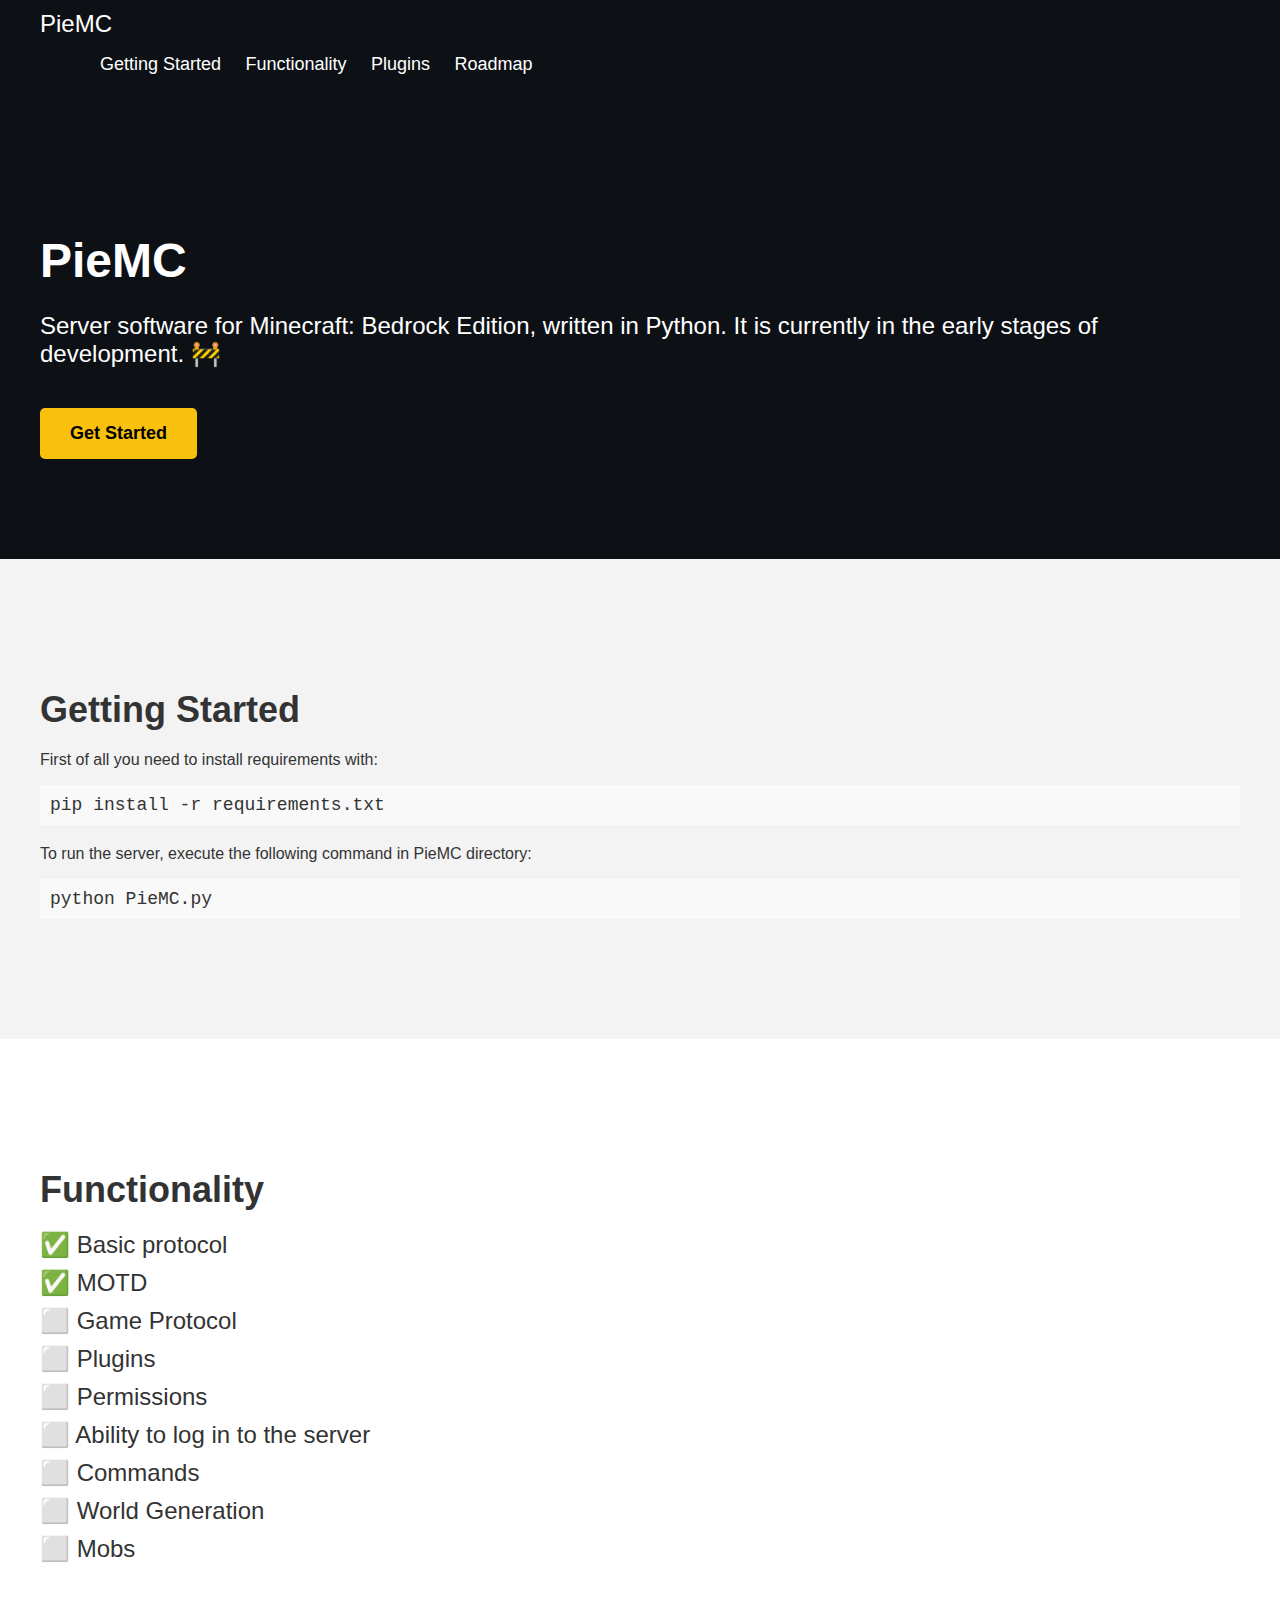
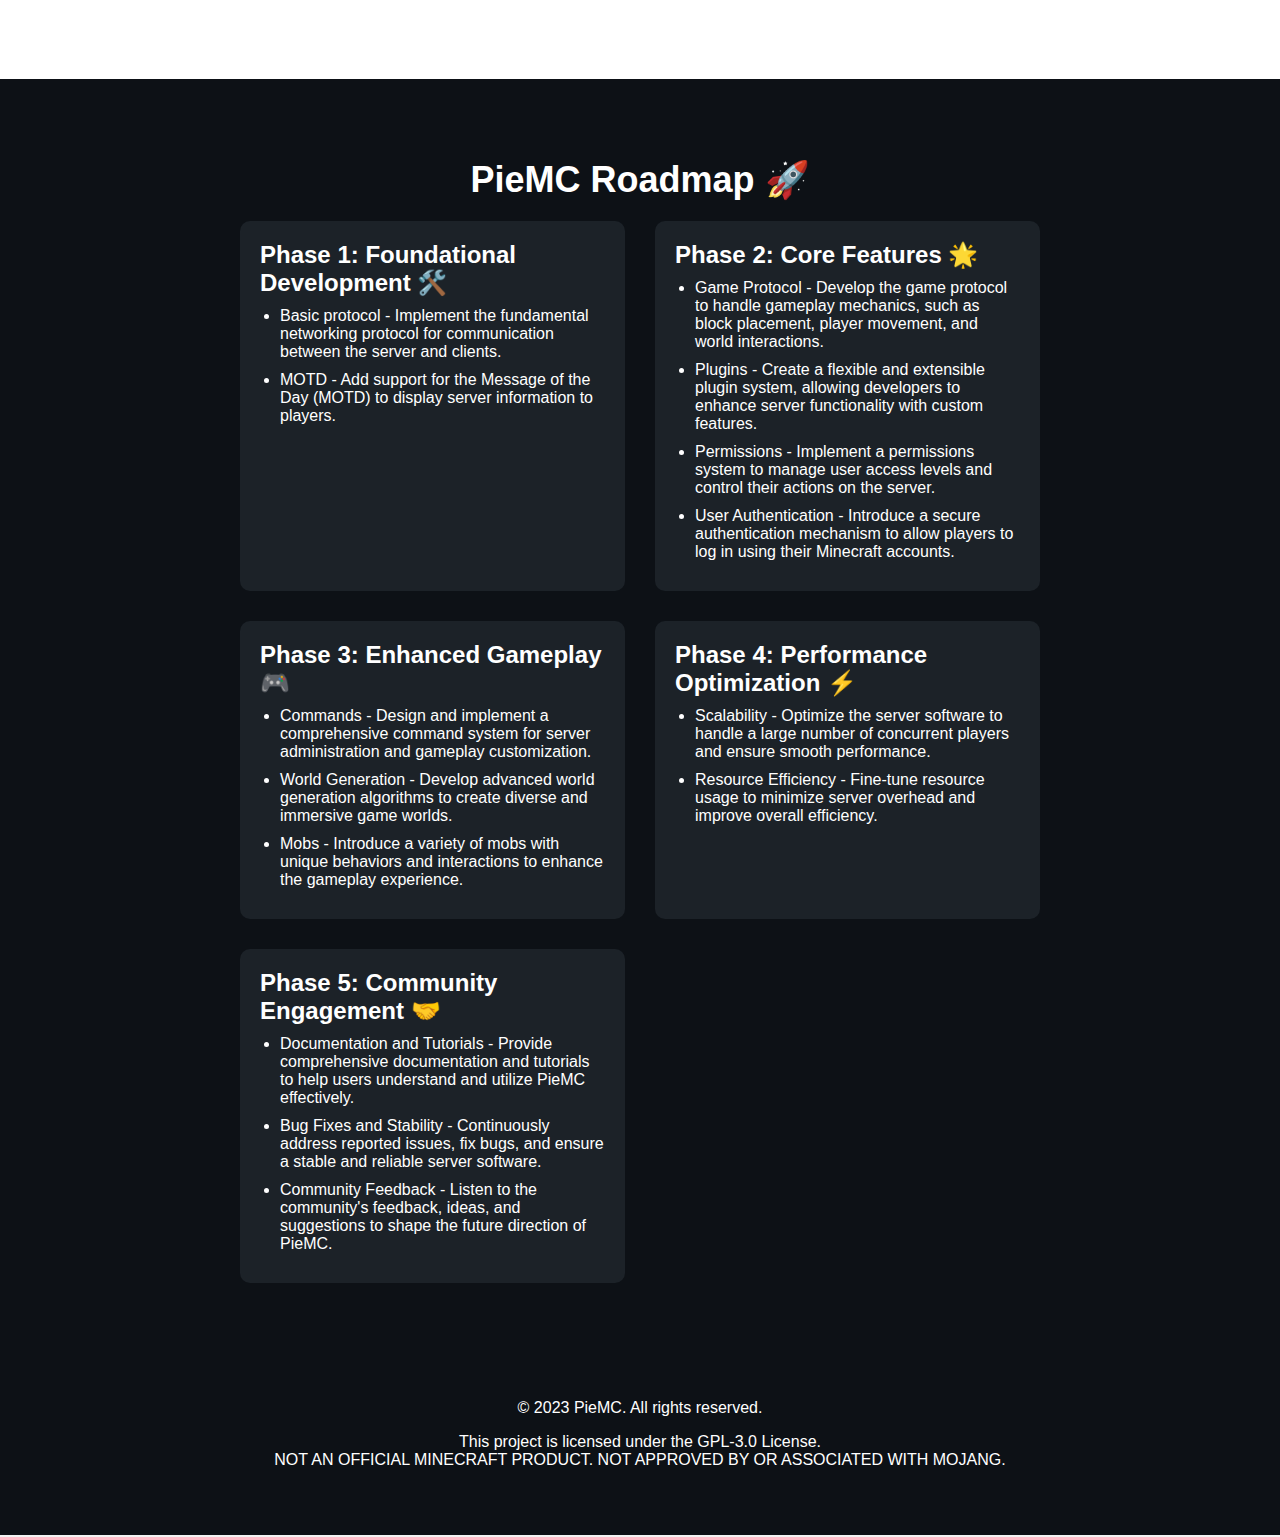
==== index.html @ b529bed3 "Landing Page" ====
<!DOCTYPE html>
<html lang="en">

<head>
  <meta charset="UTF-8">
  <meta name="viewport" content="width=device-width, initial-scale=1.0">
  <title>PieMC</title>
  <link rel="stylesheet" href="styles.css">
</head>

<body>
  <header>
    <nav>
      <div class="container">
        <a href="#home" class="logo">PieMC</a>
        <ul class="menu">
          <li><a href="#getting-started">Getting Started</a></li>
          <li><a href="#functionality">Functionality</a></li>
          <li><a href="/plugins.html">Plugins</a></li>
          <li><a href="#roadmap">Roadmap</a></li>
        </ul>
      </div>
    </nav>
  </header>

  <section id="home">
    <div class="container">
      <h1>PieMC</h1>
      <p>Server software for Minecraft: Bedrock Edition, written in Python. It is currently in the early stages of development. 🚧</p>
      <a href="#getting-started" class="cta-button">Get Started</a>
    </div>
  </section>

  <section id="getting-started">
    <div class="container">
      <h2>Getting Started</h2>
      <p>First of all you need to install requirements with:</p>
      <code>pip install -r requirements.txt</code>
      <p>To run the server, execute the following command in PieMC directory:</p>
      <code>python PieMC.py</code>
    </div>
  </section>

  <section id="functionality">
    <div class="container">
      <h2>Functionality</h2>
      <ul>
        <li>✅ Basic protocol</li>
        <li>✅ MOTD</li>
        <li>⬜ Game Protocol</li>
        <li>⬜ Plugins</li>
        <li>⬜ Permissions</li>
        <li>⬜ Ability to log in to the server</li>
        <li>⬜ Commands</li>
        <li>⬜ World Generation</li>
        <li>⬜ Mobs</li>
      </ul>
    </div>
  </section>

  <section id="roadmap">
    <div class="container">
      <h2>PieMC Roadmap 🚀</h2>
      <div class="roadmap">
        <div class="phase">
          <h3>Phase 1: Foundational Development 🛠️</h3>
          <ul>
            <li>Basic protocol - Implement the fundamental networking protocol for communication between the server and clients.</li>
            <li>MOTD - Add support for the Message of the Day (MOTD) to display server information to players.</li>
          </ul>
        </div>
        <div class="phase">
          <h3>Phase 2: Core Features 🌟</h3>
          <ul>
            <li>Game Protocol - Develop the game protocol to handle gameplay mechanics, such as block placement, player movement, and world interactions.</li>
            <li>Plugins - Create a flexible and extensible plugin system, allowing developers to enhance server functionality with custom features.</li>
            <li>Permissions - Implement a permissions system to manage user access levels and control their actions on the server.</li>
            <li>User Authentication - Introduce a secure authentication mechanism to allow players to log in using their Minecraft accounts.</li>
          </ul>
        </div>
        <div class="phase">
          <h3>Phase 3: Enhanced Gameplay 🎮</h3>
          <ul>
            <li>Commands - Design and implement a comprehensive command system for server administration and gameplay customization.</li>
            <li>World Generation - Develop advanced world generation algorithms to create diverse and immersive game worlds.</li>
            <li>Mobs - Introduce a variety of mobs with unique behaviors and interactions to enhance the gameplay experience.</li>
          </ul>
        </div>
        <div class="phase">
          <h3>Phase 4: Performance Optimization ⚡</h3>
          <ul>
            <li>Scalability - Optimize the server software to handle a large number of concurrent players and ensure smooth performance.</li>
            <li>Resource Efficiency - Fine-tune resource usage to minimize server overhead and improve overall efficiency.</li>
          </ul>
        </div>
        <div class="phase">
          <h3>Phase 5: Community Engagement 🤝</h3>
          <ul>
            <li>Documentation and Tutorials - Provide comprehensive documentation and tutorials to help users understand and utilize PieMC effectively.</li>
            <li>Bug Fixes and Stability - Continuously address reported issues, fix bugs, and ensure a stable and reliable server software.</li>
            <li>Community Feedback - Listen to the community's feedback, ideas, and suggestions to shape the future direction of PieMC.</li>
          </ul>
        </div>
      </div>
    </div>
  </section>

  <footer>
    <div class="container">
      <p>&copy; 2023 PieMC. All rights reserved.</p>
      <p>This project is licensed under the <a href="https://github.com/PieMC-Dev/PieMC/blob/socket/LICENSE">GPL-3.0 License</a>.<br>NOT AN OFFICIAL MINECRAFT PRODUCT. NOT APPROVED BY OR ASSOCIATED WITH MOJANG.</p>
    </div>
  </footer>

  <script src="script.js"></script>
</body>

</html>
---- styles.css ----
/* Global Styles */
body {
  margin: 0;
  padding: 0;
  font-family: Arial, sans-serif;
  background-color: #f3f3f3;
  color: #333;
}

.container {
  max-width: 1200px;
  margin: 0 auto;
  padding: 0 20px;
}

/* Header Styles */
header {
  background-color: #0d1116;
  padding: 10px 0;
}

.logo {
  color: #fff;
  font-size: 24px;
  text-decoration: none;
}

.menu li {
  display: inline-block;
  margin-left: 20px;
}

.menu li a {
  color: #fff;
  font-size: 18px;
  text-decoration: none;
}

.menu li a:hover {
  color: #f9c00c;
}

/* Home Section Styles */
#home {
  background-color: #0d1116;
  color: #fff;
  padding: 100px 0;
}

#home h1 {
  font-size: 48px;
  margin-bottom: 20px;
}

#home p {
  font-size: 24px;
  margin-bottom: 40px;
}

.cta-button {
  display: inline-block;
  background-color: #f9c00c;
  color: #000;
  font-size: 18px;
  font-weight: bold;
  text-decoration: none;
  padding: 15px 30px;
  border-radius: 5px;
}

.cta-button:hover {
  background-color: #e0ae0f;
}

/* Getting Started Section Styles */
#getting-started {
  background-color: #f3f3f3;
  padding: 100px 0;
}

#getting-started h2 {
  font-size: 36px;
  margin-bottom: 20px;
}

code {
  display: block;
  background-color: #f9f9f9;
  padding: 10px;
  margin-bottom: 20px;
  font-family: Consolas, monospace;
  font-size: 18px;
}

/* Functionality Section Styles */
#functionality {
  background-color: #fff;
  padding: 100px 0;
}

#functionality h2 {
  font-size: 36px;
  margin-bottom: 20px;
}

#functionality ul {
  list-style-type: none;
  margin-left: 0;
  padding-left: 0;
}

#functionality li {
  font-size: 24px;
  margin-bottom: 10px;
}

/* Roadmap Section Styles */
#roadmap {
  background-color: #0d1116;
  padding: 50px 0;
  color: #fff;
}

#roadmap .container {
  max-width: 800px;
  margin: 0 auto;
}

#roadmap h2 {
  text-align: center;
  font-size: 36px;
  margin-bottom: 20px;
}

.roadmap {
  display: grid;
  grid-template-columns: repeat(auto-fit, minmax(280px, 1fr));
  grid-gap: 30px;
}

.phase {
  background-color: #1c2228;
  border-radius: 10px;
  padding: 20px;
}

.phase h3 {
  font-size: 24px;
  margin-top: 0;
  margin-bottom: 10px;
}

.phase ul {
  margin: 0;
  padding-left: 20px;
}

.phase li {
  margin-bottom: 10px;
}

/* Footer Styles */
footer {
  background-color: #0d1116;
  padding: 50px 0;
  color: #fff;
  font-size: 16px;
  text-align: center;
}

footer a {
  color: #fff;
  text-decoration: none;
}

footer a:hover {
  text-decoration: underline;
}
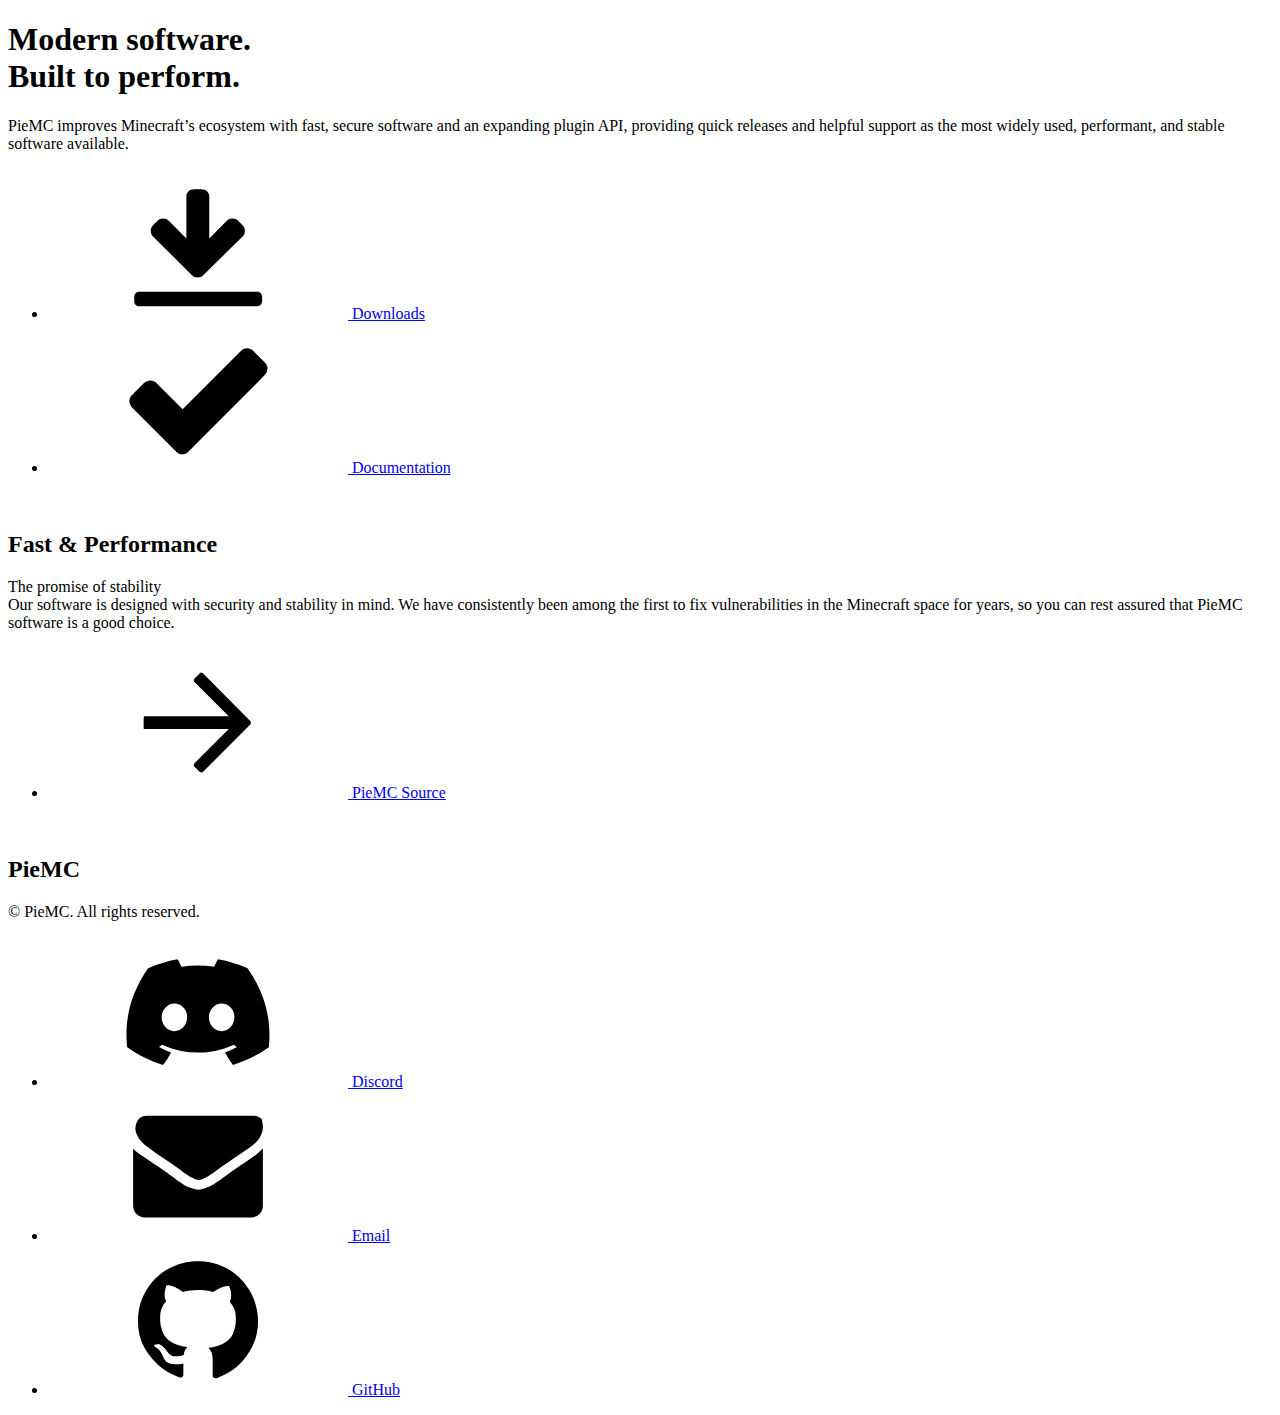
==== commit 838eab25: "github doesnt support static webs? WTFF?" ====
--- a/index.html
+++ b/index.html
@@ -1,118 +1,169 @@
-<!DOCTYPE html>
-<html lang="en">
-
-<head>
-  <meta charset="UTF-8">
-  <meta name="viewport" content="width=device-width, initial-scale=1.0">
-  <title>PieMC</title>
-  <link rel="stylesheet" href="styles.css">
-</head>
-
-<body>
-  <header>
-    <nav>
-      <div class="container">
-        <a href="#home" class="logo">PieMC</a>
-        <ul class="menu">
-          <li><a href="#getting-started">Getting Started</a></li>
-          <li><a href="#functionality">Functionality</a></li>
-          <li><a href="/plugins.html">Plugins</a></li>
-          <li><a href="#roadmap">Roadmap</a></li>
-        </ul>
-      </div>
-    </nav>
-  </header>
-
-  <section id="home">
-    <div class="container">
-      <h1>PieMC</h1>
-      <p>Server software for Minecraft: Bedrock Edition, written in Python. It is currently in the early stages of development. 🚧</p>
-      <a href="#getting-started" class="cta-button">Get Started</a>
-    </div>
-  </section>
-
-  <section id="getting-started">
-    <div class="container">
-      <h2>Getting Started</h2>
-      <p>First of all you need to install requirements with:</p>
-      <code>pip install -r requirements.txt</code>
-      <p>To run the server, execute the following command in PieMC directory:</p>
-      <code>python PieMC.py</code>
-    </div>
-  </section>
-
-  <section id="functionality">
-    <div class="container">
-      <h2>Functionality</h2>
-      <ul>
-        <li>✅ Basic protocol</li>
-        <li>✅ MOTD</li>
-        <li>⬜ Game Protocol</li>
-        <li>⬜ Plugins</li>
-        <li>⬜ Permissions</li>
-        <li>⬜ Ability to log in to the server</li>
-        <li>⬜ Commands</li>
-        <li>⬜ World Generation</li>
-        <li>⬜ Mobs</li>
-      </ul>
-    </div>
-  </section>
-
-  <section id="roadmap">
-    <div class="container">
-      <h2>PieMC Roadmap 🚀</h2>
-      <div class="roadmap">
-        <div class="phase">
-          <h3>Phase 1: Foundational Development 🛠️</h3>
-          <ul>
-            <li>Basic protocol - Implement the fundamental networking protocol for communication between the server and clients.</li>
-            <li>MOTD - Add support for the Message of the Day (MOTD) to display server information to players.</li>
-          </ul>
-        </div>
-        <div class="phase">
-          <h3>Phase 2: Core Features 🌟</h3>
-          <ul>
-            <li>Game Protocol - Develop the game protocol to handle gameplay mechanics, such as block placement, player movement, and world interactions.</li>
-            <li>Plugins - Create a flexible and extensible plugin system, allowing developers to enhance server functionality with custom features.</li>
-            <li>Permissions - Implement a permissions system to manage user access levels and control their actions on the server.</li>
-            <li>User Authentication - Introduce a secure authentication mechanism to allow players to log in using their Minecraft accounts.</li>
-          </ul>
-        </div>
-        <div class="phase">
-          <h3>Phase 3: Enhanced Gameplay 🎮</h3>
-          <ul>
-            <li>Commands - Design and implement a comprehensive command system for server administration and gameplay customization.</li>
-            <li>World Generation - Develop advanced world generation algorithms to create diverse and immersive game worlds.</li>
-            <li>Mobs - Introduce a variety of mobs with unique behaviors and interactions to enhance the gameplay experience.</li>
-          </ul>
-        </div>
-        <div class="phase">
-          <h3>Phase 4: Performance Optimization ⚡</h3>
-          <ul>
-            <li>Scalability - Optimize the server software to handle a large number of concurrent players and ensure smooth performance.</li>
-            <li>Resource Efficiency - Fine-tune resource usage to minimize server overhead and improve overall efficiency.</li>
-          </ul>
-        </div>
-        <div class="phase">
-          <h3>Phase 5: Community Engagement 🤝</h3>
-          <ul>
-            <li>Documentation and Tutorials - Provide comprehensive documentation and tutorials to help users understand and utilize PieMC effectively.</li>
-            <li>Bug Fixes and Stability - Continuously address reported issues, fix bugs, and ensure a stable and reliable server software.</li>
-            <li>Community Feedback - Listen to the community's feedback, ideas, and suggestions to shape the future direction of PieMC.</li>
-          </ul>
-        </div>
-      </div>
-    </div>
-  </section>
-
-  <footer>
-    <div class="container">
-      <p>&copy; 2023 PieMC. All rights reserved.</p>
-      <p>This project is licensed under the <a href="https://github.com/PieMC-Dev/PieMC/blob/socket/LICENSE">GPL-3.0 License</a>.<br>NOT AN OFFICIAL MINECRAFT PRODUCT. NOT APPROVED BY OR ASSOCIATED WITH MOJANG.</p>
-    </div>
-  </footer>
-
-  <script src="script.js"></script>
-</body>
-
-</html>
+<!DOCTYPE HTML>
+<html lang="en">
+<head>
+    <title>PieMC</title>
+    <meta charset="utf-8" />
+    <meta name="viewport" content="width=device-width,initial-scale=1" />
+    <meta name="color-scheme" content="light only" />
+    <meta name="description" content="PieMC" />
+    <meta property="og:site_name" content="argdjthd" />
+    <meta property="og:title" content="argdjthd" />
+    <meta property="og:type" content="website" />
+    <meta property="og:description" content="PieMC" />
+    <meta property="og:image" content="assets/images/image04" />
+    <meta property="og:image:type" content="image/jpeg" />
+    <meta property="og:image:width" content="1280" />
+    <meta property="og:image:height" content="800" />
+    <meta property="og:url" content="https://piemc.org" />
+    <meta property="twitter:card" content="summary_large_image" />
+    <link rel="canonical" href="https://piemc.org" />
+    <link
+        href="https://fonts.googleapis.com/css2?display=swap&family=Archivo:ital,wght@0,100;0,400;1,100;1,400&family=Inter:ital,wght@0,300;0,400;0,500;0,700;1,300;1,400;1,500;1,700"
+        rel="stylesheet" type="text/css" />
+    <link rel="stylesheet" type="text/css" href="css/style.css">
+    <noscript>
+        <link rel="stylesheet" type="text/css" href="css/noscript.css">
+    </noscript>
+</head>
+<body class="is-loading">
+    <svg xmlns="http://www.w3.org/2000/svg" version="1.1" xmlns:xlink="http://www.w3.org/1999/xlink" viewBox="0 0 40 40"
+        display="none" width="0" height="0">
+        <symbol id="icon-80ea30b5b2fef8b399f9b3c4a14e6bee" viewBox="0 0 40 40">
+            <path
+                d="M35.7,36.6H4.3C3.6,36.6,3,36,3,35.3V34c0-0.7,0.6-1.3,1.3-1.3h31.5c0.7,0,1.3,0.6,1.3,1.3v1.3C37,36.1,36.4,36.6,35.7,36.6 z M21.4,28.3c-0.4,0.4-0.9,0.6-1.5,0.6s-1.1-0.2-1.5-0.6L8,18c-0.4-0.4-0.6-0.9-0.6-1.5S7.6,15.4,8,15l1.2-1.2 c0.4-0.4,0.9-0.6,1.5-0.6s1.1,0.2,1.5,0.6l4.7,4.7V7.3c0-0.6,0.2-1,0.6-1.4c0.4-0.3,0.8-0.5,1.4-0.5h2c0.6,0,1.1,0.2,1.5,0.5 C22.8,6.3,23,6.8,23,7.3v11.2l4.7-4.7c0.4-0.4,0.9-0.6,1.5-0.6s1.1,0.2,1.5,0.6l1.2,1.2c0.4,0.4,0.6,0.9,0.6,1.5s-0.2,1.1-0.6,1.5 L21.4,28.3z" />
+        </symbol>
+        <symbol id="icon-be848c9691a8e3f7630e3908e426bf9f" viewBox="0 0 40 40">
+            <path
+                d="M37.9,10.6l-3.2-3.2c-0.4-0.4-1-0.7-1.6-0.7c-0.6,0-1.2,0.2-1.6,0.7L15.9,23l-7-7c-0.4-0.4-1-0.7-1.6-0.7S6.1,15.6,5.6,16 l-3.2,3.2c-0.4,0.4-0.7,1-0.7,1.6S2,22,2.4,22.5l8.6,8.6l3.2,3.2c0.4,0.4,1,0.7,1.6,0.7c0.6,0,1.2-0.2,1.6-0.7l3.2-3.2l17.2-17.2 c0.4-0.4,0.7-1,0.7-1.6C38.6,11.6,38.4,11.1,37.9,10.6z" />
+        </symbol>
+        <symbol id="icon-67ad41ecc66a1b1cd00d0d3b20c00017" viewBox="0 0 40 40">
+            <path
+                d="M34.1,19.9c0,0.3-0.1,0.3-0.1,0.4L21.3,33.1c-0.1,0.1-0.1,0.1-0.4,0.1c-0.3,0-0.3-0.1-0.4-0.1L19,31.6 c-0.1-0.1-0.1-0.1-0.1-0.4s0.1-0.3,0.1-0.4l9.2-9.2H5.8c-0.1,0-0.2,0-0.2,0c0,0,0,0,0,0c-0.1-0.1-0.1-0.2-0.1-0.4v-2.5 c0-0.2,0.1-0.4,0.1-0.5c0,0,0.1,0,0.2,0h22.4L19,9c-0.1-0.1-0.1-0.1-0.1-0.4c0-0.3,0.1-0.3,0.1-0.4l1.5-1.5c0.1-0.1,0.1-0.1,0.4-0.1 c0.3,0,0.3,0.1,0.4,0.1L34,19.5C34,19.6,34.1,19.6,34.1,19.9z" />
+        </symbol>
+        <symbol id="icon-3b7eeeccbb457780f277fce4669f67a0" viewBox="0 0 40 40">
+            <path
+                d="M33.2,8.3c-2.5-1.1-5.1-1.9-7.9-2.4c-0.3,0.6-0.7,1.4-1,2c-2.9-0.4-5.8-0.4-8.7,0c-0.3-0.6-0.7-1.4-1-2 c-2.8,0.5-5.4,1.3-7.9,2.4c-5,7.2-6.3,14.2-5.6,21.1c3.3,2.3,6.5,3.8,9.6,4.7c0.8-1,1.5-2.1,2.1-3.3c-1.1-0.4-2.2-0.9-3.2-1.5 c0.3-0.2,0.5-0.4,0.8-0.6c6.3,2.8,13,2.8,19.2,0c0.3,0.2,0.5,0.4,0.8,0.6c-1,0.6-2.1,1.1-3.2,1.5c0.6,1.1,1.3,2.2,2.1,3.3 c3.1-0.9,6.3-2.4,9.6-4.7C39.7,21.4,37.5,14.4,33.2,8.3z M13.7,25.1c-1.9,0-3.4-1.7-3.4-3.7s1.5-3.7,3.4-3.7c1.9,0,3.5,1.7,3.4,3.7 C17.1,23.4,15.6,25.1,13.7,25.1z M26.3,25.1c-1.9,0-3.4-1.7-3.4-3.7s1.5-3.7,3.4-3.7c1.9,0,3.5,1.7,3.4,3.7 C29.7,23.4,28.2,25.1,26.3,25.1z" />
+        </symbol>
+        <symbol id="icon-c3c8e1063e3b7f84f6b54712741de139" viewBox="0 0 40 40">
+            <path
+                d="M37.3,15.3v15.3c0,0.8-0.3,1.6-0.9,2.2c-0.6,0.6-1.4,0.9-2.2,0.9H5.8c-0.8,0-1.6-0.3-2.2-0.9s-0.9-1.4-0.9-2.2V15.3 c0.5,0.6,1.2,1.1,2,1.7c4.7,3.1,7.9,5.4,9.6,6.7c0.7,0.5,1.4,0.9,1.8,1.2c0.4,0.3,1,0.6,1.9,0.9c0.7,0.3,1.5,0.5,2.1,0.5l0,0 c0.6,0,1.4-0.2,2.1-0.5c0.7-0.3,1.4-0.6,1.9-0.9c0.4-0.3,1-0.7,1.8-1.2c2.2-1.6,5.4-3.8,9.6-6.7C36.1,16.5,36.7,15.9,37.3,15.3 L37.3,15.3z M37.3,9.6c0,1-0.3,2-0.9,2.9c-0.6,0.9-1.5,1.8-2.4,2.4c-4.9,3.3-7.9,5.4-9,6.2c-0.1,0.1-0.4,0.3-0.8,0.6 c-0.4,0.3-0.7,0.5-1,0.7c-0.3,0.2-0.6,0.4-1,0.6c-0.4,0.2-0.7,0.4-1.1,0.5c-0.4,0.1-0.6,0.2-0.9,0.2l0,0c-0.3,0-0.6-0.1-0.9-0.2 c-0.3-0.1-0.7-0.3-1.1-0.5c-0.4-0.2-0.7-0.4-1-0.6c-0.3-0.2-0.6-0.4-1-0.7c-0.4-0.3-0.7-0.5-0.8-0.6c-1.1-0.8-2.8-2-5.1-3.5 c-2.3-1.6-3.3-2.4-3.7-2.7c-0.8-0.5-1.6-1.2-2.3-2.2s-1-1.9-1-2.6c0-1,0.3-1.9,0.8-2.5c0.5-0.6,1.2-1,2.3-1h28.4 c0.8,0,1.6,0.3,2.2,0.9C37.1,8.1,37.3,8.8,37.3,9.6L37.3,9.6z" />
+        </symbol>
+        <symbol id="icon-8c4b37645de3c276d895d87df51ba614" viewBox="0 0 40 40">
+            <path
+                d="M36,20.3c0,3.5-1,6.6-3.1,9.4c-2,2.8-4.7,4.7-7.9,5.8c-0.4,0.1-0.6,0-0.8-0.1c-0.2-0.2-0.3-0.4-0.3-0.6v-4.4 c0-1.3-0.4-2.3-1.1-3c0.8-0.1,1.5-0.2,2.1-0.4c0.6-0.2,1.3-0.4,2-0.8c0.7-0.4,1.2-0.8,1.7-1.4c0.5-0.5,0.8-1.3,1.1-2.2 s0.4-2,0.4-3.1c0-1.7-0.5-3.1-1.6-4.3c0.5-1.3,0.5-2.7-0.2-4.2c-0.4-0.1-1,0-1.7,0.2c-0.7,0.3-1.4,0.6-1.9,0.9L24,12.5 c-1.3-0.4-2.6-0.5-4-0.5s-2.7,0.2-4,0.5c-0.2-0.2-0.5-0.3-0.9-0.6c-0.4-0.2-0.9-0.5-1.7-0.8c-0.8-0.3-1.4-0.4-1.8-0.3 c-0.6,1.6-0.7,3-0.1,4.2c-1.1,1.2-1.6,2.6-1.6,4.3c0,1.2,0.1,2.2,0.4,3.1s0.6,1.6,1.1,2.2s1,1,1.7,1.4c0.7,0.4,1.3,0.6,2,0.8 c0.6,0.2,1.3,0.3,2.1,0.4c-0.6,0.5-0.9,1.2-1,2.1c-0.3,0.1-0.6,0.2-0.9,0.3c-0.3,0.1-0.7,0.1-1.2,0.1c-0.5,0-0.9-0.1-1.4-0.4 c-0.5-0.3-0.8-0.7-1.2-1.3c-0.3-0.4-0.6-0.8-1-1.1c-0.4-0.3-0.8-0.4-1-0.5L9,26.5c-0.3,0-0.5,0-0.6,0.1c-0.1,0.1-0.1,0.1-0.1,0.2 c0,0.1,0.1,0.2,0.2,0.3c0.1,0.1,0.2,0.2,0.3,0.2l0.1,0.1c0.3,0.1,0.6,0.4,0.9,0.8s0.5,0.7,0.7,1.1l0.2,0.5c0.2,0.5,0.5,1,0.9,1.3 c0.4,0.3,0.9,0.5,1.4,0.6c0.5,0.1,1,0.1,1.4,0.1c0.5,0,0.9,0,1.2-0.1l0.5-0.1c0,0.5,0,1.1,0,1.9c0,0.7,0,1.1,0,1.1 c0,0.2-0.1,0.5-0.3,0.6c-0.2,0.2-0.5,0.2-0.8,0.1c-3.2-1.1-5.8-3-7.9-5.8S4,23.8,4,20.3c0-2.9,0.7-5.6,2.1-8S9.5,7.8,12,6.4 s5.1-2.1,8-2.1s5.6,0.7,8,2.1s4.4,3.4,5.8,5.8S36,17.4,36,20.3L36,20.3z" />
+        </symbol>
+    </svg>
+    <div id="wrapper">
+        <div id="main">
+            <div class="inner">
+                <div id="container05" class="style1 container columns">
+                    <div class="wrapper">
+                        <div class="inner" data-onvisible-trigger="1" data-reorder="1,0">
+                            <div>
+                                <h1 id="text05" class="style3">
+                                    <span class="p">
+                                        <strong>
+                                            Modern software.<br />Built to perform.
+                                        </strong>
+                                    </span>
+                                </h1>
+                                <p id="text10" class="style4">PieMC improves Minecraft’s ecosystem with fast, secure
+                                    software and an expanding plugin API, providing quick releases and helpful support
+                                    as the most widely used, performant, and stable software available.</p>
+                                <ul id="buttons01" class="style2 buttons">
+                                    <li>
+                                        <a href="https://github.com/PieMC-Dev/PieMC" class="button n01">
+                                            <svg>
+                                                <use xlink:href="#icon-80ea30b5b2fef8b399f9b3c4a14e6bee"></use>
+                                            </svg>
+                                            <span class="label">Downloads</span>
+                                        </a>
+                                    </li>
+                                    <li>
+                                        <a href="/docs" class="button n02">
+                                            <svg>
+                                                <use xlink:href="#icon-be848c9691a8e3f7630e3908e426bf9f"></use>
+                                            </svg>
+                                            <span class="label">Documentation</span>
+                                        </a>
+                                    </li>
+                                </ul>
+                            </div>
+                            <div>
+                                <div id="image02" class="style1 image" data-position="left">
+                                    <span class="frame">
+                                        <img src="assets/images/image02.png" alt="" />
+                                    </span>
+                                </div>
+                            </div>
+                        </div>
+                    </div>
+                </div>
+                <div id="container03" class="style2 container columns">
+                    <div class="wrapper">
+                        <div class="inner" data-onvisible-trigger="1" data-reorder="1,0">
+                            <div>
+                                <h2 id="text07" class="style5">Fast &amp; Performance</h2>
+                                <p id="text09" class="style4">
+                                    <span class="p">
+                                        The promise of stability<br />Our software is designed with security and
+                                        stability in mind. We have consistently been among the first to fix
+                                        vulnerabilities in the Minecraft space for years, so you can rest assured that
+                                        PieMC software is a good choice.
+                                    </span>
+                                </p>
+                                <ul id="buttons02" class="style1 buttons">
+                                    <li>
+                                        <a href="https://github.com/PieMC-Dev/PieMC" class="button n01">
+                                            <svg>
+                                                <use xlink:href="#icon-67ad41ecc66a1b1cd00d0d3b20c00017"></use>
+                                            </svg>
+                                            <span class="label">PieMC Source</span>
+                                        </a>
+                                    </li>
+                                </ul>
+                            </div>
+                            <div>
+                                <div id="image04" class="style2 image" data-position="left">
+                                    <span class="frame">
+                                        <img src="assets/images/image04.png?v=16cd400a" alt="" />
+                                    </span>
+                                </div>
+                            </div>
+                        </div>
+                    </div>
+                </div>
+                <h2 id="text19" class="style5">PieMC</h2>
+                <p id="text43" class="style1">© PieMC. All rights reserved.</p>
+                <ul id="icons01" class="style1 icons">
+                    <li>
+                        <a class="n01" href="https://discord.gg/6ZJQUJrztp" aria-label="Discord">
+                            <svg>
+                                <use xlink:href="#icon-3b7eeeccbb457780f277fce4669f67a0"></use>
+                            </svg>
+                            <span class="label">Discord</span>
+                        </a>
+                    </li>
+                    <li>
+                        <a class="n02" href="mailto:todo" aria-label="Email">
+                            <svg>
+                                <use xlink:href="#icon-c3c8e1063e3b7f84f6b54712741de139"></use>
+                            </svg>
+                            <span class="label">Email</span>
+                        </a>
+                    </li>
+                    <li>
+                        <a class="n03" href="https://github.com/PieMC-Dev/PieMC" aria-label="GitHub">
+                            <svg>
+                                <use xlink:href="#icon-8c4b37645de3c276d895d87df51ba614"></use>
+                            </svg>
+                            <span class="label">GitHub</span>
+                        </a>
+                    </li>
+                </ul>
+            </div>
+        </div>
+    </div>
+    <script src="js/script.js"></script>
+</body>
+</html>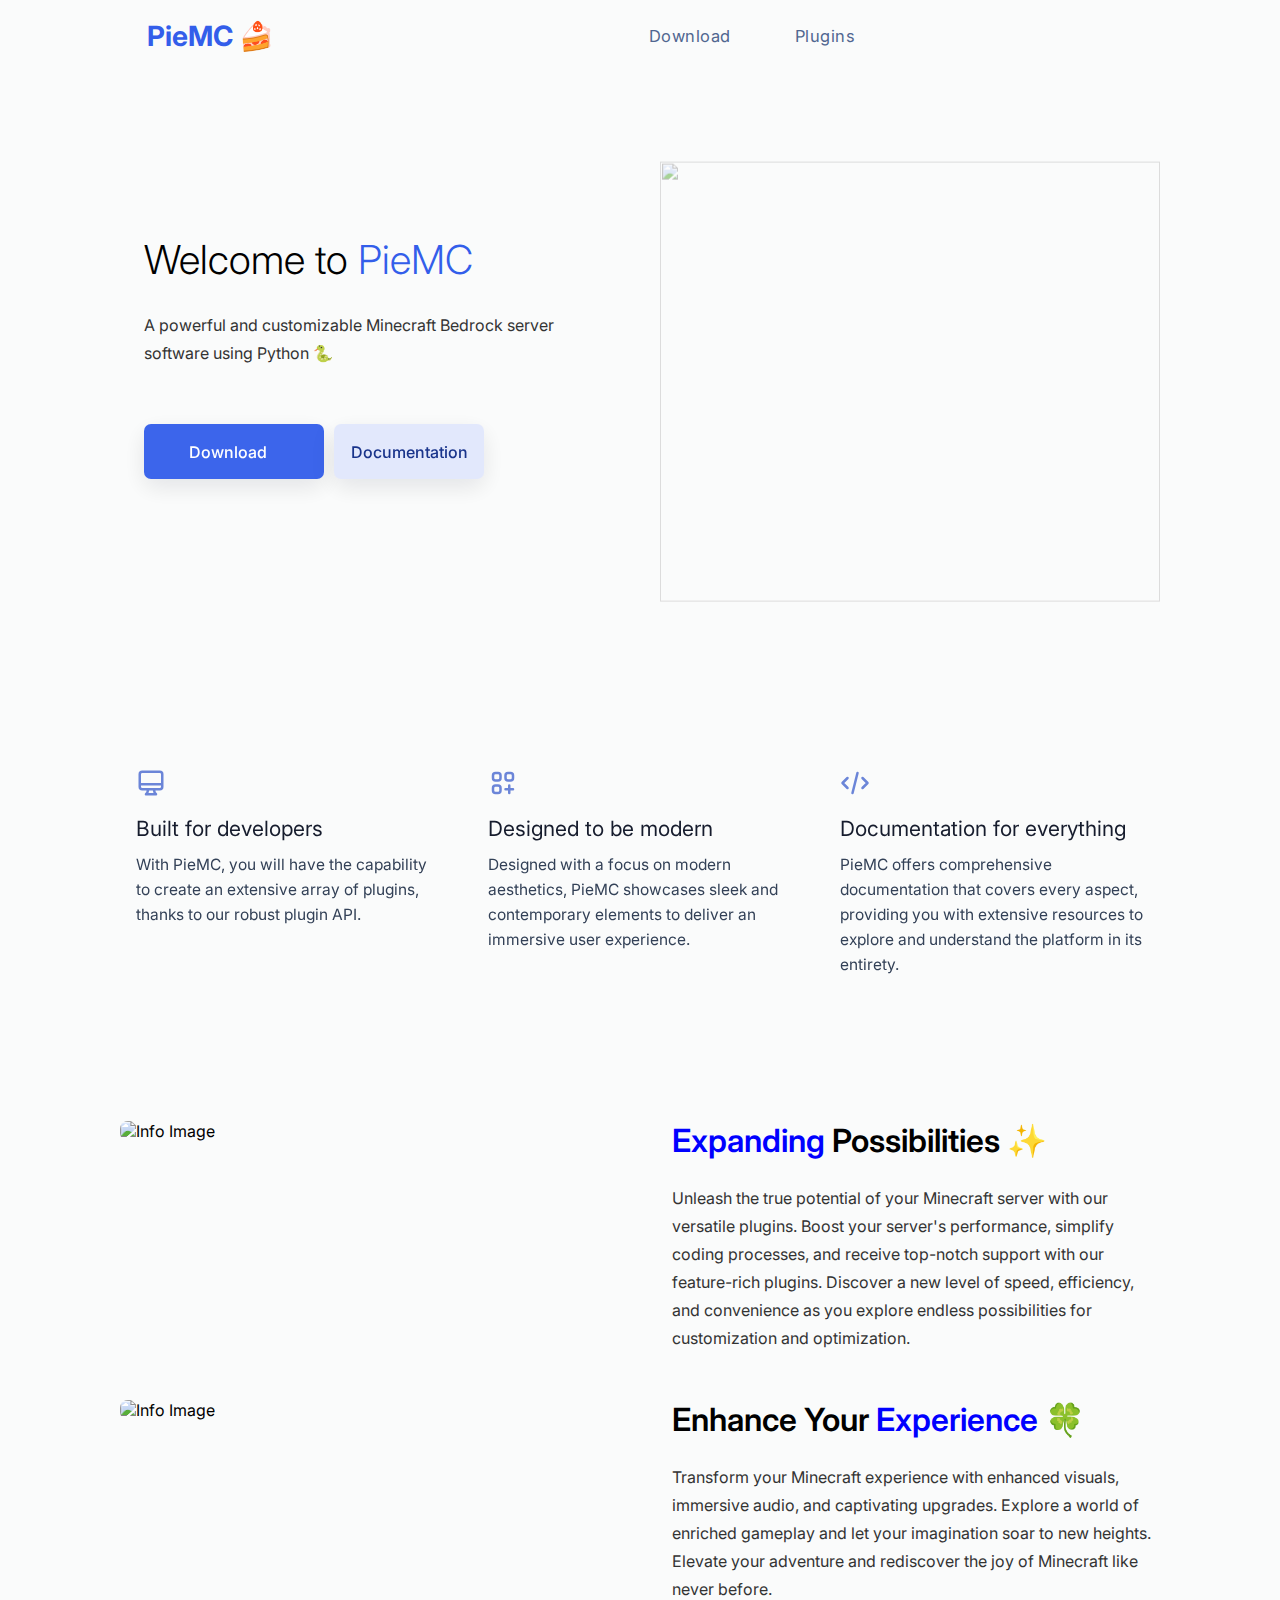
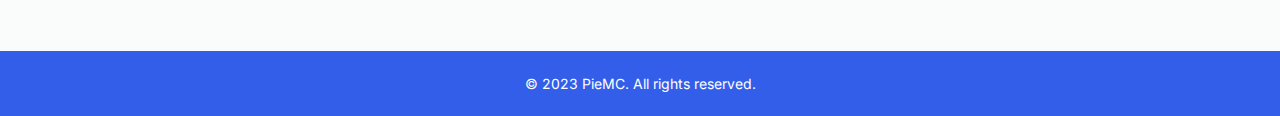
==== commit ec41433b: "Updated FA and fixed vertical screen menu in wiki" ====
--- a/index.html
+++ b/index.html
@@ -1,169 +1,201 @@
-<!DOCTYPE HTML>
+<!DOCTYPE html>
 <html lang="en">
-<head>
+  <head>
+    <meta charset="UTF-8" />
+    <meta http-equiv="X-UA-Compatible" content="IE=edge" />
+    <meta name="viewport" content="width=device-width, initial-scale=1.0" />
     <title>PieMC</title>
-    <meta charset="utf-8" />
-    <meta name="viewport" content="width=device-width,initial-scale=1" />
-    <meta name="color-scheme" content="light only" />
-    <meta name="description" content="PieMC" />
-    <meta property="og:site_name" content="argdjthd" />
-    <meta property="og:title" content="argdjthd" />
-    <meta property="og:type" content="website" />
-    <meta property="og:description" content="PieMC" />
-    <meta property="og:image" content="assets/images/image04" />
-    <meta property="og:image:type" content="image/jpeg" />
-    <meta property="og:image:width" content="1280" />
-    <meta property="og:image:height" content="800" />
-    <meta property="og:url" content="https://piemc.org" />
-    <meta property="twitter:card" content="summary_large_image" />
-    <link rel="canonical" href="https://piemc.org" />
-    <link
-        href="https://fonts.googleapis.com/css2?display=swap&family=Archivo:ital,wght@0,100;0,400;1,100;1,400&family=Inter:ital,wght@0,300;0,400;0,500;0,700;1,300;1,400;1,500;1,700"
-        rel="stylesheet" type="text/css" />
-    <link rel="stylesheet" type="text/css" href="css/style.css">
-    <noscript>
-        <link rel="stylesheet" type="text/css" href="css/noscript.css">
-    </noscript>
-</head>
-<body class="is-loading">
-    <svg xmlns="http://www.w3.org/2000/svg" version="1.1" xmlns:xlink="http://www.w3.org/1999/xlink" viewBox="0 0 40 40"
-        display="none" width="0" height="0">
-        <symbol id="icon-80ea30b5b2fef8b399f9b3c4a14e6bee" viewBox="0 0 40 40">
-            <path
-                d="M35.7,36.6H4.3C3.6,36.6,3,36,3,35.3V34c0-0.7,0.6-1.3,1.3-1.3h31.5c0.7,0,1.3,0.6,1.3,1.3v1.3C37,36.1,36.4,36.6,35.7,36.6 z M21.4,28.3c-0.4,0.4-0.9,0.6-1.5,0.6s-1.1-0.2-1.5-0.6L8,18c-0.4-0.4-0.6-0.9-0.6-1.5S7.6,15.4,8,15l1.2-1.2 c0.4-0.4,0.9-0.6,1.5-0.6s1.1,0.2,1.5,0.6l4.7,4.7V7.3c0-0.6,0.2-1,0.6-1.4c0.4-0.3,0.8-0.5,1.4-0.5h2c0.6,0,1.1,0.2,1.5,0.5 C22.8,6.3,23,6.8,23,7.3v11.2l4.7-4.7c0.4-0.4,0.9-0.6,1.5-0.6s1.1,0.2,1.5,0.6l1.2,1.2c0.4,0.4,0.6,0.9,0.6,1.5s-0.2,1.1-0.6,1.5 L21.4,28.3z" />
-        </symbol>
-        <symbol id="icon-be848c9691a8e3f7630e3908e426bf9f" viewBox="0 0 40 40">
-            <path
-                d="M37.9,10.6l-3.2-3.2c-0.4-0.4-1-0.7-1.6-0.7c-0.6,0-1.2,0.2-1.6,0.7L15.9,23l-7-7c-0.4-0.4-1-0.7-1.6-0.7S6.1,15.6,5.6,16 l-3.2,3.2c-0.4,0.4-0.7,1-0.7,1.6S2,22,2.4,22.5l8.6,8.6l3.2,3.2c0.4,0.4,1,0.7,1.6,0.7c0.6,0,1.2-0.2,1.6-0.7l3.2-3.2l17.2-17.2 c0.4-0.4,0.7-1,0.7-1.6C38.6,11.6,38.4,11.1,37.9,10.6z" />
-        </symbol>
-        <symbol id="icon-67ad41ecc66a1b1cd00d0d3b20c00017" viewBox="0 0 40 40">
-            <path
-                d="M34.1,19.9c0,0.3-0.1,0.3-0.1,0.4L21.3,33.1c-0.1,0.1-0.1,0.1-0.4,0.1c-0.3,0-0.3-0.1-0.4-0.1L19,31.6 c-0.1-0.1-0.1-0.1-0.1-0.4s0.1-0.3,0.1-0.4l9.2-9.2H5.8c-0.1,0-0.2,0-0.2,0c0,0,0,0,0,0c-0.1-0.1-0.1-0.2-0.1-0.4v-2.5 c0-0.2,0.1-0.4,0.1-0.5c0,0,0.1,0,0.2,0h22.4L19,9c-0.1-0.1-0.1-0.1-0.1-0.4c0-0.3,0.1-0.3,0.1-0.4l1.5-1.5c0.1-0.1,0.1-0.1,0.4-0.1 c0.3,0,0.3,0.1,0.4,0.1L34,19.5C34,19.6,34.1,19.6,34.1,19.9z" />
-        </symbol>
-        <symbol id="icon-3b7eeeccbb457780f277fce4669f67a0" viewBox="0 0 40 40">
-            <path
-                d="M33.2,8.3c-2.5-1.1-5.1-1.9-7.9-2.4c-0.3,0.6-0.7,1.4-1,2c-2.9-0.4-5.8-0.4-8.7,0c-0.3-0.6-0.7-1.4-1-2 c-2.8,0.5-5.4,1.3-7.9,2.4c-5,7.2-6.3,14.2-5.6,21.1c3.3,2.3,6.5,3.8,9.6,4.7c0.8-1,1.5-2.1,2.1-3.3c-1.1-0.4-2.2-0.9-3.2-1.5 c0.3-0.2,0.5-0.4,0.8-0.6c6.3,2.8,13,2.8,19.2,0c0.3,0.2,0.5,0.4,0.8,0.6c-1,0.6-2.1,1.1-3.2,1.5c0.6,1.1,1.3,2.2,2.1,3.3 c3.1-0.9,6.3-2.4,9.6-4.7C39.7,21.4,37.5,14.4,33.2,8.3z M13.7,25.1c-1.9,0-3.4-1.7-3.4-3.7s1.5-3.7,3.4-3.7c1.9,0,3.5,1.7,3.4,3.7 C17.1,23.4,15.6,25.1,13.7,25.1z M26.3,25.1c-1.9,0-3.4-1.7-3.4-3.7s1.5-3.7,3.4-3.7c1.9,0,3.5,1.7,3.4,3.7 C29.7,23.4,28.2,25.1,26.3,25.1z" />
-        </symbol>
-        <symbol id="icon-c3c8e1063e3b7f84f6b54712741de139" viewBox="0 0 40 40">
-            <path
-                d="M37.3,15.3v15.3c0,0.8-0.3,1.6-0.9,2.2c-0.6,0.6-1.4,0.9-2.2,0.9H5.8c-0.8,0-1.6-0.3-2.2-0.9s-0.9-1.4-0.9-2.2V15.3 c0.5,0.6,1.2,1.1,2,1.7c4.7,3.1,7.9,5.4,9.6,6.7c0.7,0.5,1.4,0.9,1.8,1.2c0.4,0.3,1,0.6,1.9,0.9c0.7,0.3,1.5,0.5,2.1,0.5l0,0 c0.6,0,1.4-0.2,2.1-0.5c0.7-0.3,1.4-0.6,1.9-0.9c0.4-0.3,1-0.7,1.8-1.2c2.2-1.6,5.4-3.8,9.6-6.7C36.1,16.5,36.7,15.9,37.3,15.3 L37.3,15.3z M37.3,9.6c0,1-0.3,2-0.9,2.9c-0.6,0.9-1.5,1.8-2.4,2.4c-4.9,3.3-7.9,5.4-9,6.2c-0.1,0.1-0.4,0.3-0.8,0.6 c-0.4,0.3-0.7,0.5-1,0.7c-0.3,0.2-0.6,0.4-1,0.6c-0.4,0.2-0.7,0.4-1.1,0.5c-0.4,0.1-0.6,0.2-0.9,0.2l0,0c-0.3,0-0.6-0.1-0.9-0.2 c-0.3-0.1-0.7-0.3-1.1-0.5c-0.4-0.2-0.7-0.4-1-0.6c-0.3-0.2-0.6-0.4-1-0.7c-0.4-0.3-0.7-0.5-0.8-0.6c-1.1-0.8-2.8-2-5.1-3.5 c-2.3-1.6-3.3-2.4-3.7-2.7c-0.8-0.5-1.6-1.2-2.3-2.2s-1-1.9-1-2.6c0-1,0.3-1.9,0.8-2.5c0.5-0.6,1.2-1,2.3-1h28.4 c0.8,0,1.6,0.3,2.2,0.9C37.1,8.1,37.3,8.8,37.3,9.6L37.3,9.6z" />
-        </symbol>
-        <symbol id="icon-8c4b37645de3c276d895d87df51ba614" viewBox="0 0 40 40">
-            <path
-                d="M36,20.3c0,3.5-1,6.6-3.1,9.4c-2,2.8-4.7,4.7-7.9,5.8c-0.4,0.1-0.6,0-0.8-0.1c-0.2-0.2-0.3-0.4-0.3-0.6v-4.4 c0-1.3-0.4-2.3-1.1-3c0.8-0.1,1.5-0.2,2.1-0.4c0.6-0.2,1.3-0.4,2-0.8c0.7-0.4,1.2-0.8,1.7-1.4c0.5-0.5,0.8-1.3,1.1-2.2 s0.4-2,0.4-3.1c0-1.7-0.5-3.1-1.6-4.3c0.5-1.3,0.5-2.7-0.2-4.2c-0.4-0.1-1,0-1.7,0.2c-0.7,0.3-1.4,0.6-1.9,0.9L24,12.5 c-1.3-0.4-2.6-0.5-4-0.5s-2.7,0.2-4,0.5c-0.2-0.2-0.5-0.3-0.9-0.6c-0.4-0.2-0.9-0.5-1.7-0.8c-0.8-0.3-1.4-0.4-1.8-0.3 c-0.6,1.6-0.7,3-0.1,4.2c-1.1,1.2-1.6,2.6-1.6,4.3c0,1.2,0.1,2.2,0.4,3.1s0.6,1.6,1.1,2.2s1,1,1.7,1.4c0.7,0.4,1.3,0.6,2,0.8 c0.6,0.2,1.3,0.3,2.1,0.4c-0.6,0.5-0.9,1.2-1,2.1c-0.3,0.1-0.6,0.2-0.9,0.3c-0.3,0.1-0.7,0.1-1.2,0.1c-0.5,0-0.9-0.1-1.4-0.4 c-0.5-0.3-0.8-0.7-1.2-1.3c-0.3-0.4-0.6-0.8-1-1.1c-0.4-0.3-0.8-0.4-1-0.5L9,26.5c-0.3,0-0.5,0-0.6,0.1c-0.1,0.1-0.1,0.1-0.1,0.2 c0,0.1,0.1,0.2,0.2,0.3c0.1,0.1,0.2,0.2,0.3,0.2l0.1,0.1c0.3,0.1,0.6,0.4,0.9,0.8s0.5,0.7,0.7,1.1l0.2,0.5c0.2,0.5,0.5,1,0.9,1.3 c0.4,0.3,0.9,0.5,1.4,0.6c0.5,0.1,1,0.1,1.4,0.1c0.5,0,0.9,0,1.2-0.1l0.5-0.1c0,0.5,0,1.1,0,1.9c0,0.7,0,1.1,0,1.1 c0,0.2-0.1,0.5-0.3,0.6c-0.2,0.2-0.5,0.2-0.8,0.1c-3.2-1.1-5.8-3-7.9-5.8S4,23.8,4,20.3c0-2.9,0.7-5.6,2.1-8S9.5,7.8,12,6.4 s5.1-2.1,8-2.1s5.6,0.7,8,2.1s4.4,3.4,5.8,5.8S36,17.4,36,20.3L36,20.3z" />
-        </symbol>
-    </svg>
-    <div id="wrapper">
-        <div id="main">
-            <div class="inner">
-                <div id="container05" class="style1 container columns">
-                    <div class="wrapper">
-                        <div class="inner" data-onvisible-trigger="1" data-reorder="1,0">
-                            <div>
-                                <h1 id="text05" class="style3">
-                                    <span class="p">
-                                        <strong>
-                                            Modern software.<br />Built to perform.
-                                        </strong>
-                                    </span>
-                                </h1>
-                                <p id="text10" class="style4">PieMC improves Minecraft’s ecosystem with fast, secure
-                                    software and an expanding plugin API, providing quick releases and helpful support
-                                    as the most widely used, performant, and stable software available.</p>
-                                <ul id="buttons01" class="style2 buttons">
-                                    <li>
-                                        <a href="https://github.com/PieMC-Dev/PieMC" class="button n01">
-                                            <svg>
-                                                <use xlink:href="#icon-80ea30b5b2fef8b399f9b3c4a14e6bee"></use>
-                                            </svg>
-                                            <span class="label">Downloads</span>
-                                        </a>
-                                    </li>
-                                    <li>
-                                        <a href="/docs" class="button n02">
-                                            <svg>
-                                                <use xlink:href="#icon-be848c9691a8e3f7630e3908e426bf9f"></use>
-                                            </svg>
-                                            <span class="label">Documentation</span>
-                                        </a>
-                                    </li>
-                                </ul>
-                            </div>
-                            <div>
-                                <div id="image02" class="style1 image" data-position="left">
-                                    <span class="frame">
-                                        <img src="assets/images/image02.png" alt="" />
-                                    </span>
-                                </div>
-                            </div>
-                        </div>
-                    </div>
-                </div>
-                <div id="container03" class="style2 container columns">
-                    <div class="wrapper">
-                        <div class="inner" data-onvisible-trigger="1" data-reorder="1,0">
-                            <div>
-                                <h2 id="text07" class="style5">Fast &amp; Performance</h2>
-                                <p id="text09" class="style4">
-                                    <span class="p">
-                                        The promise of stability<br />Our software is designed with security and
-                                        stability in mind. We have consistently been among the first to fix
-                                        vulnerabilities in the Minecraft space for years, so you can rest assured that
-                                        PieMC software is a good choice.
-                                    </span>
-                                </p>
-                                <ul id="buttons02" class="style1 buttons">
-                                    <li>
-                                        <a href="https://github.com/PieMC-Dev/PieMC" class="button n01">
-                                            <svg>
-                                                <use xlink:href="#icon-67ad41ecc66a1b1cd00d0d3b20c00017"></use>
-                                            </svg>
-                                            <span class="label">PieMC Source</span>
-                                        </a>
-                                    </li>
-                                </ul>
-                            </div>
-                            <div>
-                                <div id="image04" class="style2 image" data-position="left">
-                                    <span class="frame">
-                                        <img src="assets/images/image04.png?v=16cd400a" alt="" />
-                                    </span>
-                                </div>
-                            </div>
-                        </div>
-                    </div>
-                </div>
-                <h2 id="text19" class="style5">PieMC</h2>
-                <p id="text43" class="style1">© PieMC. All rights reserved.</p>
-                <ul id="icons01" class="style1 icons">
-                    <li>
-                        <a class="n01" href="https://discord.gg/6ZJQUJrztp" aria-label="Discord">
-                            <svg>
-                                <use xlink:href="#icon-3b7eeeccbb457780f277fce4669f67a0"></use>
-                            </svg>
-                            <span class="label">Discord</span>
-                        </a>
-                    </li>
-                    <li>
-                        <a class="n02" href="mailto:todo" aria-label="Email">
-                            <svg>
-                                <use xlink:href="#icon-c3c8e1063e3b7f84f6b54712741de139"></use>
-                            </svg>
-                            <span class="label">Email</span>
-                        </a>
-                    </li>
-                    <li>
-                        <a class="n03" href="https://github.com/PieMC-Dev/PieMC" aria-label="GitHub">
-                            <svg>
-                                <use xlink:href="#icon-8c4b37645de3c276d895d87df51ba614"></use>
-                            </svg>
-                            <span class="label">GitHub</span>
-                        </a>
-                    </li>
-                </ul>
-            </div>
-        </div>
-    </div>
-    <script src="js/script.js"></script>
-</body>
-</html>+
+    <link rel="icon" type="image/x-icon" href="./assets/favicon.ico">
+    <link rel="stylesheet" href="./assets/css/style.css" />
+    <link rel="stylesheet" href="https://cdnjs.cloudflare.com/ajax/libs/font-awesome/6.4.0/css/regular.min.css">
+    <link href="https://cdn.jsdelivr.net/npm/remixicon@2.5.0/fonts/remixicon.css" rel="stylesheet"/>
+    <link href="https://unpkg.com/aos@2.3.1/dist/aos.css" rel="stylesheet" />
+  </head>
+
+  <body>
+
+    <header class="container header">
+      <nav class="nav">
+        <div class="logo">
+          <h2>PieMC 🍰</h2>
+        </div>
+
+        <div class="nav_menu" id="nav_menu">
+          <button class="close_btn" id="close_btn">
+            <i class="ri-close-fill"></i>
+          </button>
+
+          <ul class="nav_menu_list">
+            <li class="nav_menu_item">
+              <a href="https://github.com/PieMC-Dev/PieMC/releases/latest" class="nav_menu_link">
+                <i class="fa fa-download"></i> Download
+              </a>
+            </li>
+            <li class="nav_menu_item">
+              <a href="/plugins/" class="nav_menu_link">
+                <i class="fas fa-puzzle-piece"></i> Plugins
+              </a>
+            </li>
+            <li class="nav_menu_item">
+              <a href="https://github.com/PieMC-Dev/PieMC/" class="nav_menu_link">
+                <i class="fab fa-github"></i> Github
+              </a>
+            </li>
+            <li class="nav_menu_item">
+              <a href="https://discord.gg/Bf3cXRUUnm" class="nav_menu_link">
+                <i class="fab fa-discord"></i> Discord
+              </a>
+            </li>
+          </ul>          
+        </div>
+
+        <button class="toggle_btn" id="toggle_btn">
+          <i class="ri-menu-line"></i>
+        </button>
+      </nav>
+    </header>
+
+    <section class="wrapper">
+      <div class="container">
+        <div class="grid-cols-2">
+          <div class="grid-item-1">
+            <h1 class="main-heading">
+              Welcome to <span>PieMC</span>
+              <br />
+              
+            </h1>
+            <p class="info-text">
+              A powerful and customizable Minecraft Bedrock server software using Python 🐍
+            </p>
+
+            <div class="btn_wrapper">
+              <a href="https://github.com/PieMC-Dev/PieMC/releases/latest">
+              <button class="btn view_more_btn">
+                Download <i class="ri-arrow-right-line"></i>
+              </button>
+            </a>
+              <a href="/docs/"><button class="btn documentation_btn">Documentation</button></a>
+            </div>
+          </div>
+          <div class="grid-item-2">
+            <div class="team_img_wrapper">
+              <img src="./assets/img/PieMC.webp">
+            </div>
+          </div>
+        </div>
+      </div>
+    </section>
+
+    <section class="wrapper">
+      <div class="container" data-aos="fade-up" data-aos-duration="1000">
+        <div class="grid-cols-3">
+          <div class="grid-col-item">
+            <div class="icon">
+              <svg
+                xmlns="http://www.w3.org/2000/svg"
+                fill="none"
+                viewBox="0 0 24 24"
+                stroke="currentColor"
+              >
+                <path
+                  stroke-linecap="round"
+                  stroke-linejoin="round"
+                  stroke-width="2"
+                  d="M9.75 17L9 20l-1 1h8l-1-1-.75-3M3 13h18M5 17h14a2 2 0 002-2V5a2 2 0 00-2-2H5a2 2 0 00-2 2v10a2 2 0 002 2z"
+                />
+              </svg>
+            </div>
+            <div class="featured_info">
+              <span>Built for developers </span>
+              <p>
+                With PieMC, you will have the capability to create an extensive array of plugins, thanks to our robust plugin API.
+              </p>
+            </div>
+          </div>
+          <div class="grid-col-item">
+            <div class="icon">
+              <svg
+                xmlns="http://www.w3.org/2000/svg"
+                fill="none"
+                viewBox="0 0 24 24"
+                stroke="currentColor"
+              >
+                <path
+                  stroke-linecap="round"
+                  stroke-linejoin="round"
+                  stroke-width="2"
+                  d="M17 14v6m-3-3h6M6 10h2a2 2 0 002-2V6a2 2 0 00-2-2H6a2 2 0 00-2 2v2a2 2 0 002 2zm10 0h2a2 2 0 002-2V6a2 2 0 00-2-2h-2a2 2 0 00-2 2v2a2 2 0 002 2zM6 20h2a2 2 0 002-2v-2a2 2 0 00-2-2H6a2 2 0 00-2 2v2a2 2 0 002 2z"
+                />
+              </svg>
+            </div>
+            <div class="featured_info">
+              <span>Designed to be modern</span>
+              <p>
+                Designed with a focus on modern aesthetics, PieMC showcases sleek and contemporary elements to deliver an immersive user experience.
+              </p>
+            </div>
+          </div>
+
+          <div class="grid-col-item">
+            <div class="icon">
+              <svg
+                xmlns="http://www.w3.org/2000/svg"
+                fill="none"
+                viewBox="0 0 24 24"
+                stroke="currentColor"
+              >
+                <path
+                  stroke-linecap="round"
+                  stroke-linejoin="round"
+                  stroke-width="2"
+                  d="M10 20l4-16m4 4l4 4-4 4M6 16l-4-4 4-4"
+                />
+              </svg>
+            </div>
+            <div class="featured_info">
+              <span>Documentation for everything</span>
+              <p>
+                PieMC offers comprehensive documentation that covers every aspect, providing you with extensive resources to explore and understand the platform in its entirety.
+              </p>
+            </div>
+          </div>
+        </div>
+      </div>
+    </section>
+
+    <section id="info" class="info-section container">
+      <div class="info-block">
+        <div class="info-block-image">
+          <img src="./assets/img/1.webp" alt="Info Image" decoding="async" loading="lazy">
+        </div>
+        <div class="info-block-content">
+          <h2 class="info-heading"><span class="highlight">Expanding</span> Possibilities ✨</h2>
+          <p class="info-text">Unleash the true potential of your Minecraft server with our versatile plugins. Boost your server's performance, simplify coding processes, and receive top-notch support with our feature-rich plugins. Discover a new level of speed, efficiency, and convenience as you explore endless possibilities for customization and optimization.</p>
+        </div>
+      </div>      
+      <div class="info-block">
+        <div class="info-block-image">
+          <img src="./assets/img/2.webp" alt="Info Image" decoding="async" loading="lazy">
+        </div>
+        <div class="info-block-content">
+          <h2 class="info-heading">Enhance Your <span class="highlight">Experience</span> 🍀</h2>
+          <p class="info-text">Transform your Minecraft experience with enhanced visuals, immersive audio, and captivating upgrades. Explore a world of enriched gameplay and let your imagination soar to new heights. Elevate your adventure and rediscover the joy of Minecraft like never before.</p>
+        </div>
+      </div>
+    </section>
+
+    <footer class="footer">
+      <div class="container">
+        <p>&copy; 2023 PieMC. All rights reserved.</p>
+      </div>
+    </footer>
+
+  </body>
+
+  <script src="https://unpkg.com/aos@2.3.1/dist/aos.js"></script>
+  <script src="https://cdnjs.cloudflare.com/ajax/libs/gsap/3.8.0/gsap.min.js"></script>
+  <script src="https://cdnjs.cloudflare.com/ajax/libs/font-awesome/6.4.0/js/all.min.js"></script>
+  <script src="./assets/js/script.js"></script>
+  
+</html>
--- a/assets/css/style.css
+++ b/assets/css/style.css
@@ -0,0 +1,500 @@
+/* ==== "Inter" FONT-FAMILY FROM FONTS.GOOGLE.COM  ==== */
+@import url("https://fonts.googleapis.com/css2?family=Inter:wght@400;500&display=swap");
+/* ==== ROOT RESET ==== */
+* {
+  margin: 0;
+  padding: 0;
+  box-sizing: border-box;
+  font-family: "Inter", sans-serif;
+}
+*,
+*::before,
+*::after {
+  box-sizing: border-box;
+}
+
+/* ==== CSS VARIABLES ==== */
+:root {
+  --primary-color: #335eea;
+  --link-color: #506690;
+  --btn-hover-color: #2b50c7;
+  --lg-heading: #161c2d;
+  --text-content: #869ab8;
+  --fixed-header-height: 4.5rem;
+}
+
+/* ==== RESET HTML ==== */
+body {
+  width: 100%;
+  height: 100vh;
+  overflow-x: hidden;
+  background-color: #fafbfb;
+}
+ul li {
+  list-style-type: none;
+}
+a {
+  text-decoration: none;
+}
+button {
+  background-color: transparent;
+  border: none;
+  outline: none;
+  cursor: pointer;
+}
+/* ==== CONTAINER ==== */
+.container {
+  width: 100%;
+}
+@media screen and (min-width: 1040px) {
+  .container {
+    width: 1040px;
+    margin: 0 auto;
+  }
+}
+/* ==== HEADER ==== */
+.header {
+  height: var(--fixed-header-height);
+  padding: 0 1.7rem;
+}
+
+/* ==== NAV ==== */
+.nav {
+  width: 100%;
+  height: 100%;
+  display: flex;
+  align-items: center;
+  justify-content: space-between;
+}
+/* ==== LOGO ==== */
+.logo h2 {
+  font-size: 28px;
+  color: var(--primary-color);
+}
+/* ====  NAV-MENU  ==== */
+.nav_menu_list {
+  display: flex;
+  align-items: center;
+}
+.nav_menu_list .nav_menu_item {
+  margin: 0 2rem;
+}
+.nav_menu_item .nav_menu_link {
+  font-size: 16.5px;
+  line-height: 27px;
+  color: var(--link-color);
+  text-transform: capitalize;
+  letter-spacing: 0.5px;
+}
+.nav_menu_link:hover {
+  color: var(--primary-color);
+}
+.toggle_btn {
+  font-size: 20px;
+  font-weight: 600;
+  color: var(--lg-heading);
+  z-index: 4;
+}
+.nav_menu,
+.close_btn {
+  display: none;
+}
+.show {
+  right: 3% !important;
+}
+/* ====  WRAPPER ==== */
+.wrapper {
+  width: 100%;
+  padding-left: 1.7rem;
+  padding-right: 1.7rem;
+  padding-top: 5rem;
+  margin-bottom: 5rem;
+}
+.grid-cols-2 {
+  width: 100%;
+  height: 100%;
+  display: grid;
+  grid-template-columns: repeat(2, 1fr);
+  gap: 4rem;
+}
+.grid-item-1 {
+  padding-top: 5rem;
+  padding-left: 1.5rem;
+}
+.main-heading {
+  font-weight: 300;
+  font-size: 40px;
+  line-height: 55px;
+}
+.main-heading span {
+  color: var(--primary-color);
+}
+.info-text {
+  margin-top: 1.5rem;
+  font-size: 19px;
+  line-height: 28px;
+  color: #334157;
+}
+.btn_wrapper {
+  margin-top: 3.5rem;
+  display: flex;
+  width: 100%;
+}
+.btn {
+  width: 110px;
+  height: 50px;
+  background-color: var(--primary-color);
+  display: block;
+  font-size: 16px;
+  color: #fff;
+  text-transform: capitalize;
+  border-radius: 7px;
+  letter-spacing: 1px;
+  transition: 0.4s;
+}
+.btn:hover {
+  transform: translateY(-3px);
+  background-color: var(--btn-hover-color);
+}
+.view_more_btn {
+  width: 180px;
+  height: 55px;
+  display: flex;
+  align-items: center;
+  justify-content: center;
+  font-size: 16px;
+  letter-spacing: 0;
+  color: #fff;
+  font-weight: 500;
+  margin-right: 10px;
+  box-shadow: 0 0.5rem 1.5rem rgba(22, 28, 45, 0.1);
+}
+.view_more_btn i {
+  margin-left: 0.7rem;
+}
+.view_more_btn:hover {
+  transition: box-shadow 0.25s ease, transform 0.25s ease;
+}
+.documentation_btn {
+  width: 150px;
+  height: 55px;
+  font-size: 16px;
+  font-weight: 500;
+  color: #fff;
+  letter-spacing: 0;
+  background-color: #e1e7fc;
+  color: #0e2a86;
+  box-shadow: 0 0.5rem 1.5rem rgba(22, 28, 45, 0.1);
+}
+.documentation_btn:hover {
+  background-color: #d7ddf1;
+  transition: box-shadow 0.25s ease, transform 0.25s ease;
+}
+.grid-item-2 {
+  width: 100%;
+  height: 100%;
+}
+.team_img_wrapper {
+  width: 500px;
+  max-width: 100%;
+  height: 440px;
+}
+.team_img_wrapper img {
+  width: 100%;
+  height: 100%;
+  object-fit: contain;
+}
+.grid-cols-3 {
+  width: 100%;
+  height: 100%;
+  display: grid;
+  grid-template-columns: repeat(3, 1fr);
+  column-gap: 3rem;
+  row-gap: 2rem;
+  padding: 1rem;
+}
+.grid-col-item {
+  height: 100%;
+}
+.icon {
+  width: 100%;
+  line-height: 40px;
+}
+.icon svg {
+  width: 30px;
+  height: 30px;
+  color: #6b85d8;
+}
+.featured_info {
+  width: 100%;
+}
+.featured_info span {
+  width: 100%;
+  display: block;
+  font-size: 21px;
+  line-height: 33px;
+  color: var(--lg-heading);
+}
+.featured_info p {
+  display: block;
+  width: 100%;
+  margin-top: 7px;
+  font-weight: 400;
+  color: #334157;
+  line-height: 25px;
+  font-size: 15.5px;
+}
+
+/* ==== FOOTER ==== */
+.footer {
+  background-color: #335eea;
+  color: #fff;
+  padding: 1.5rem;
+}
+
+.footer p {
+  font-size: 14px;
+  text-align: center;
+}
+
+.footer_links {
+  margin-top: 1rem;
+  display: flex;
+  justify-content: center;
+  list-style-type: none;
+}
+
+.footer_links li {
+  margin: 0 1rem;
+}
+
+.footer_links li a {
+  color: #fff;
+  text-decoration: none;
+  font-size: 12px;
+}
+
+.footer_links li a:hover {
+  text-decoration: underline;
+}
+
+
+/* ==== MEDIA QURIES FOR RESPONSIVE DESIGN ==== */
+@media screen and (min-width: 768px) {
+  .toggle_btn {
+    display: none;
+  }
+  .nav_menu {
+    display: block;
+  }
+}
+
+@media screen and (max-width: 768px) {
+  .logo h2 {
+    font-size: 23px;
+  }
+  .nav_menu {
+    position: fixed;
+    width: 93%;
+    height: 100%;
+    display: block;
+    top: 2.5%;
+    right: -100%;
+    background-color: #fff;
+    padding: 3rem;
+    border-radius: 10px;
+    box-shadow: 0 0.5rem 1.5rem rgba(22, 28, 45, 0.1);
+    z-index: 50;
+    transition: 0.4s;
+  }
+  .nav_menu_list {
+    flex-direction: column;
+    align-items: flex-start;
+    margin-top: 4rem;
+  }
+  .nav_menu_list .nav_menu_item {
+    margin: 1rem 0;
+  }
+  .nav_menu_item .nav_menu_link {
+    font-size: 18px;
+  }
+  .close_btn {
+    display: block;
+    position: absolute;
+    right: 10%;
+    font-size: 25px;
+    color: #50689e;
+  }
+  .close_btn:hover {
+    color: #000;
+  }
+  .wrapper {
+    padding: 0 0.7rem;
+  }
+  .grid-item-1 {
+    padding-left: 0rem;
+  }
+  .main-heading {
+    font-size: 35px;
+  }
+  .view_more_btn {
+    width: 140px;
+    height: 55px;
+    font-size: 13.5px;
+    margin-right: 1rem;
+  }
+  .grid-cols-3 {
+    grid-template-columns: repeat(auto-fit, minmax(100%, 1fr));
+  }
+  .featured_info p {
+    line-height: 23px;
+    font-size: 14px;
+  }
+}
+
+@media screen and (max-width: 991px) {
+  .wrapper {
+    padding-top: 3rem;
+  }
+  .grid-cols-2 {
+    grid-template-columns: repeat(auto-fit, minmax(100%, 1fr));
+  }
+  .grid-item-1 {
+    order: 2;
+    display: flex;
+    flex-direction: column;
+    align-items: center;
+    justify-content: center;
+    padding-top: 0;
+  }
+  .main-heading {
+    font-size: 32px;
+    text-align: center;
+    line-height: 40px;
+  }
+  .info-text {
+    font-size: 16px;
+    text-align: center;
+    padding: 0.7rem;
+  }
+  .btn_wrapper {
+    width: 100%;
+    display: flex;
+    align-items: center;
+    justify-content: center;
+  }
+  .grid-item-2 {
+    order: 1;
+    display: flex;
+    flex-direction: column;
+    align-items: center;
+    justify-content: center;
+  }
+  .team_img_wrapper {
+    width: 350px;
+    height: 350px;
+  }
+  .featured_info span {
+    font-size: 19px;
+  }
+}
+
+/* ==== INFO ==== */
+
+.info-section {
+  display: flex;
+  flex-direction: column;
+  gap: 2rem;
+  padding-top: 2rem;
+  padding-bottom: 2rem;
+}
+
+.info-block {
+  display: flex;
+  gap: 1rem;
+}
+
+.info-block-image {
+  width: 50%;
+}
+
+.info-block-image img {
+  width: 100%;
+  height: auto;
+  object-fit: cover;
+  border-radius: 0.5rem;
+}
+
+.info-block-content {
+  flex: 1;
+  margin-left: 1rem;
+}
+
+.info-heading {
+  font-weight: 600;
+  font-size: 1.5rem;
+  margin-bottom: 0.5rem;
+  color: #000;
+}
+
+.highlight {
+  color: #00f;
+}
+
+.info-text {
+  font-size: 1rem;
+  color: #333;
+}
+
+@media screen and (max-width: 991px) {
+  .info-section {
+    align-items: center;
+    gap: 3rem;
+    padding-top: 3rem;
+    padding-bottom: 3rem;
+    }
+    
+    .info-block {
+    flex-direction: column;
+    align-items: center;
+    gap: 2rem;
+    }
+    
+    .info-block-image {
+    width: 100%;
+    max-height: 400px;
+    object-fit: cover;
+    border-radius: 0.5rem;
+    }
+    
+    .info-block-content {
+    text-align: center;
+    }
+    
+    .info-heading {
+    font-size: 1.5rem;
+    margin-bottom: 1rem;
+    }
+    
+    .info-text {
+    font-size: 0.8rem;
+    text-align: center;
+    }
+    }
+
+@media screen and (min-width: 1040px) {
+  .info-section {
+    gap: 3rem;
+    padding-top: 3rem;
+    padding-bottom: 3rem;
+  }
+
+  .info-heading {
+    font-size: 2rem;
+    margin-bottom: 1rem;
+  }
+
+  .info-text {
+    font-size: 1rem;
+  }
+}
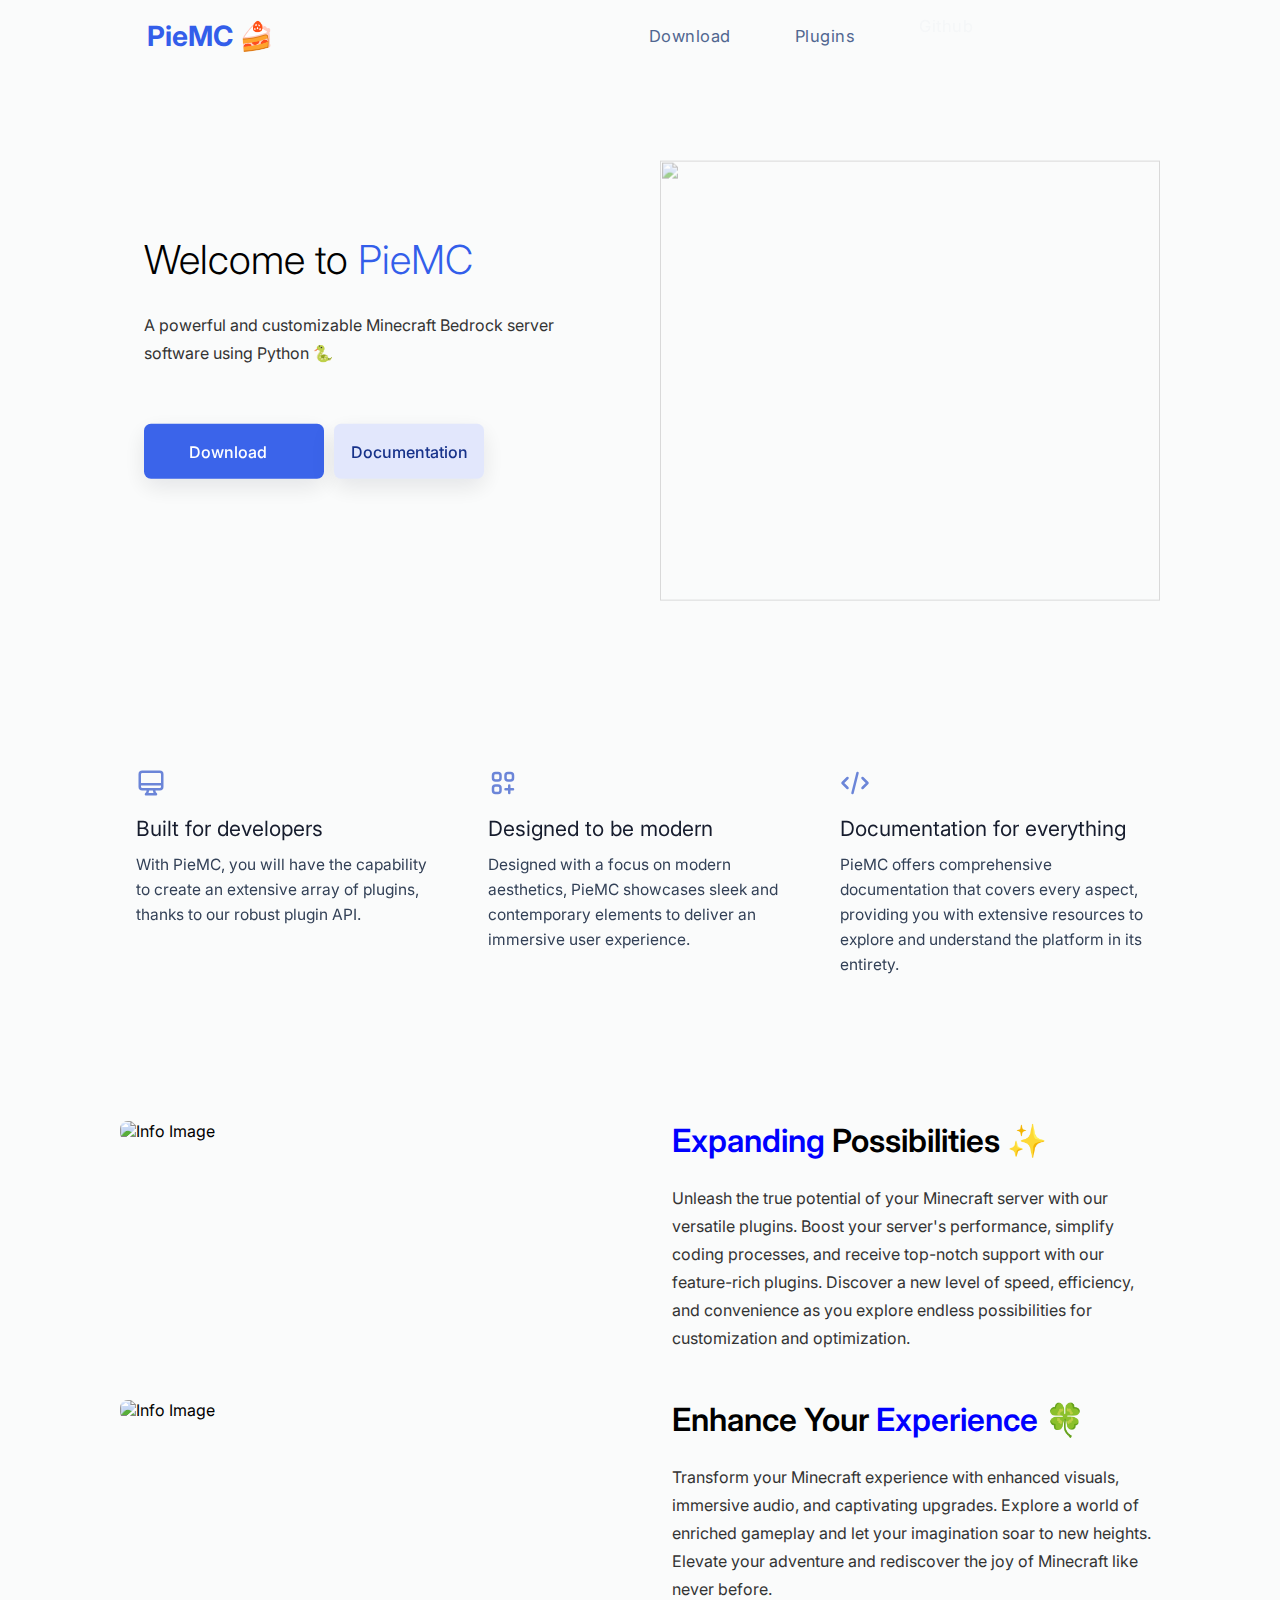
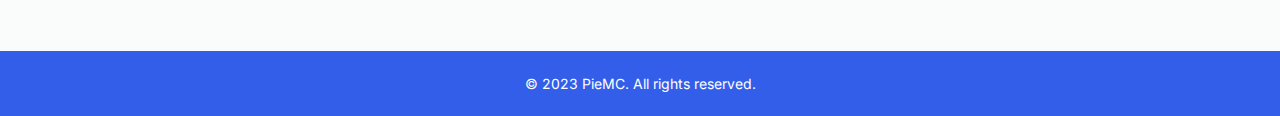
==== commit 62f5b59d: "Small Update" ====
--- a/index.html
+++ b/index.html
@@ -9,7 +9,7 @@
     <link rel="icon" type="image/x-icon" href="./assets/favicon.ico">
     <link rel="stylesheet" href="./assets/css/style.css" />
     <link rel="stylesheet" href="https://cdnjs.cloudflare.com/ajax/libs/font-awesome/6.4.0/css/regular.min.css">
-    <link href="https://cdn.jsdelivr.net/npm/remixicon@2.5.0/fonts/remixicon.css" rel="stylesheet"/>
+    <link href="https://cdn.jsdelivr.net/npm/remixicon@2.5.0/fonts/remixicon.min.css" rel="stylesheet"/>
     <link href="https://unpkg.com/aos@2.3.1/dist/aos.css" rel="stylesheet" />
   </head>
 
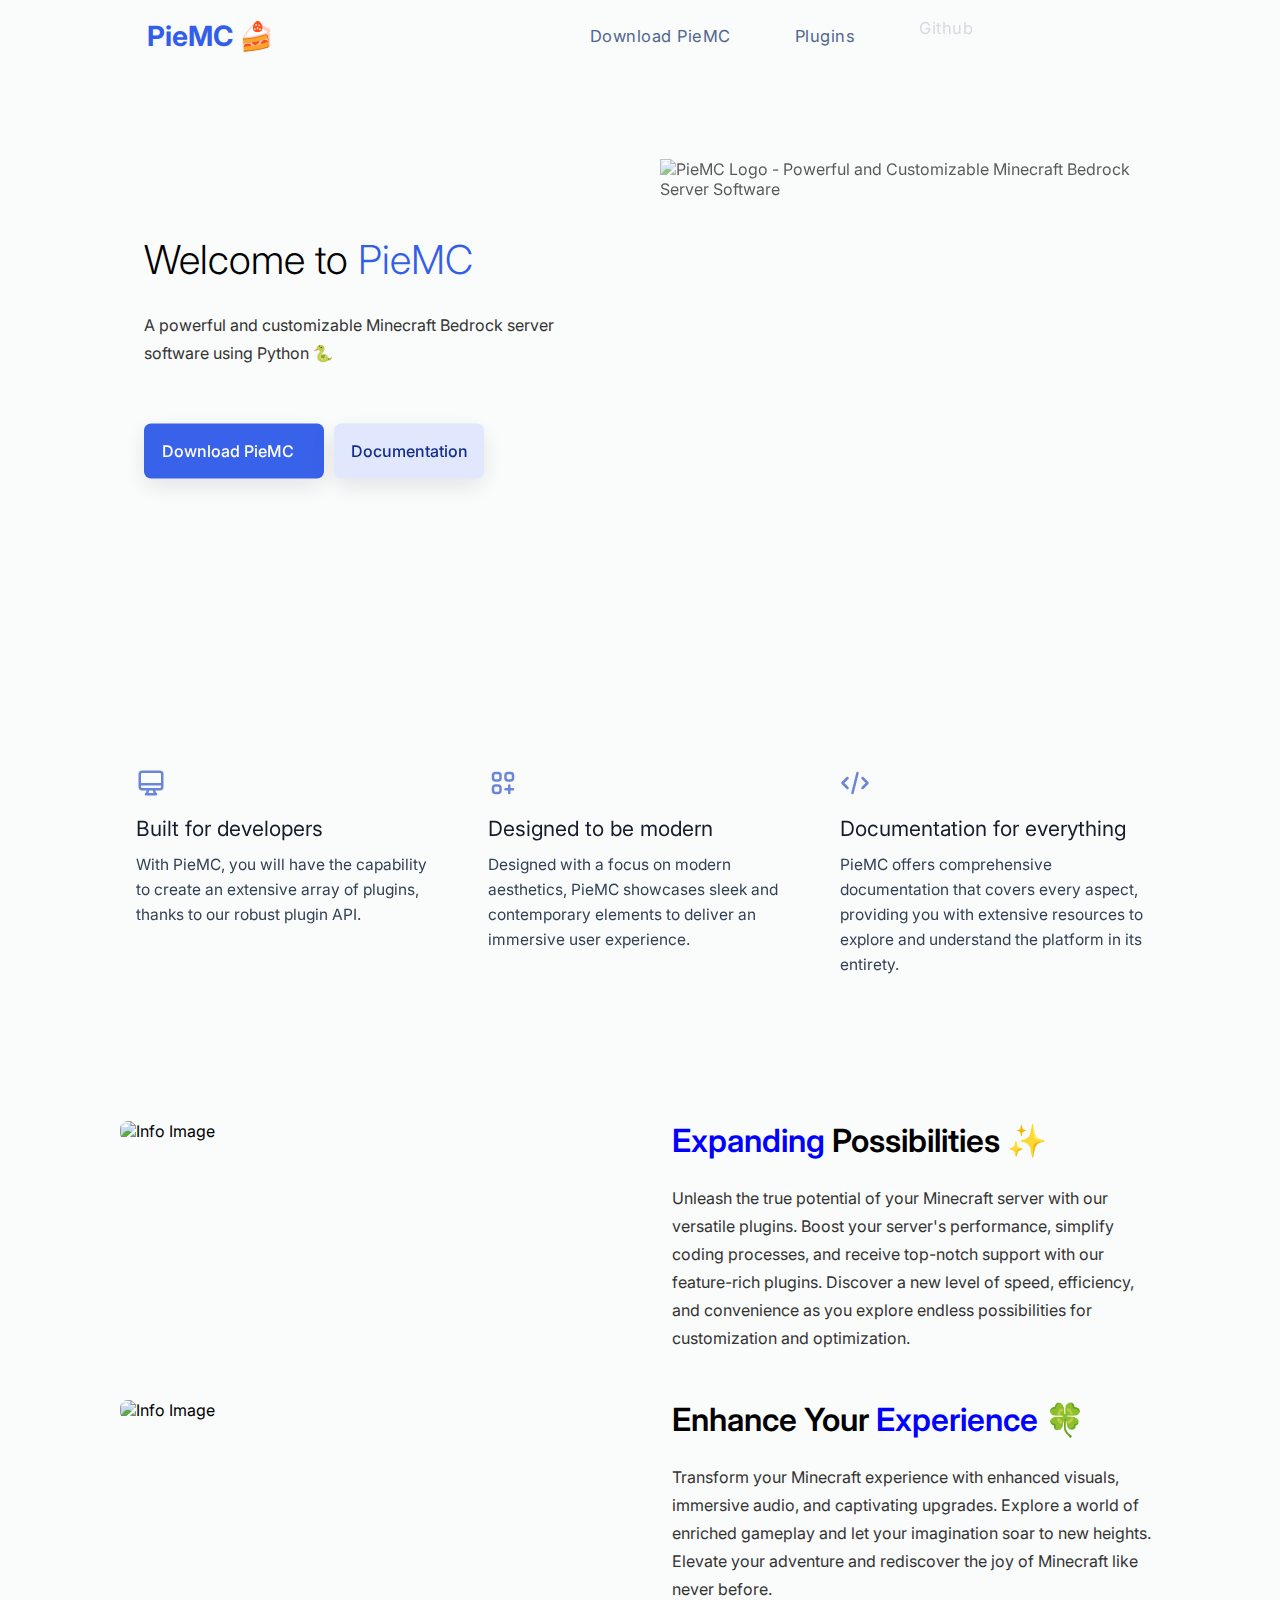
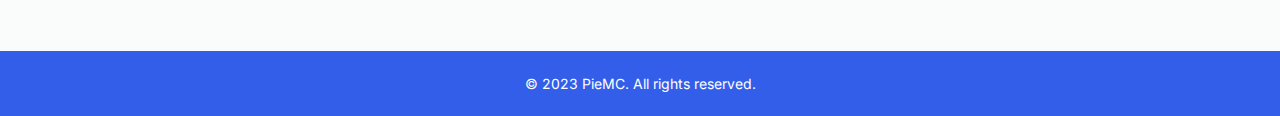
==== commit 820e3c54: "Created sitemap + Fixed some bugs" ====
--- a/index.html
+++ b/index.html
@@ -4,7 +4,9 @@
     <meta charset="UTF-8" />
     <meta http-equiv="X-UA-Compatible" content="IE=edge" />
     <meta name="viewport" content="width=device-width, initial-scale=1.0" />
-    <title>PieMC</title>
+    <meta name="google-site-verification" content="QuGm4ZQUEOFvlS_Kzt6VPQxYzZcCoFbdRUKM1GnDng4" />
+    <meta name="description" content="PieMC is a powerful and customizable Minecraft Bedrock server software developed in Python, specifically built for developers.">
+    <title>PieMC 🍰 - Minecraft Bedrock Server Software</title>
 
     <link rel="icon" type="image/x-icon" href="./assets/favicon.ico">
     <link rel="stylesheet" href="./assets/css/style.css" />
@@ -29,8 +31,8 @@
           <ul class="nav_menu_list">
             <li class="nav_menu_item">
               <a href="https://github.com/PieMC-Dev/PieMC/releases/latest" class="nav_menu_link">
-                <i class="fa fa-download"></i> Download
-              </a>
+                <i class="fa fa-download"></i> Download PieMC
+             </a>             
             </li>
             <li class="nav_menu_item">
               <a href="/plugins/" class="nav_menu_link">
@@ -72,7 +74,7 @@
             <div class="btn_wrapper">
               <a href="https://github.com/PieMC-Dev/PieMC/releases/latest">
               <button class="btn view_more_btn">
-                Download <i class="ri-arrow-right-line"></i>
+                Download PieMC<i class="ri-arrow-right-line"></i>
               </button>
             </a>
               <a href="/docs/"><button class="btn documentation_btn">Documentation</button></a>
@@ -80,7 +82,7 @@
           </div>
           <div class="grid-item-2">
             <div class="team_img_wrapper">
-              <img src="./assets/img/PieMC.webp">
+              <img src="./assets/img/PieMC.webp" alt="PieMC Logo - Powerful and Customizable Minecraft Bedrock Server Software">
             </div>
           </div>
         </div>
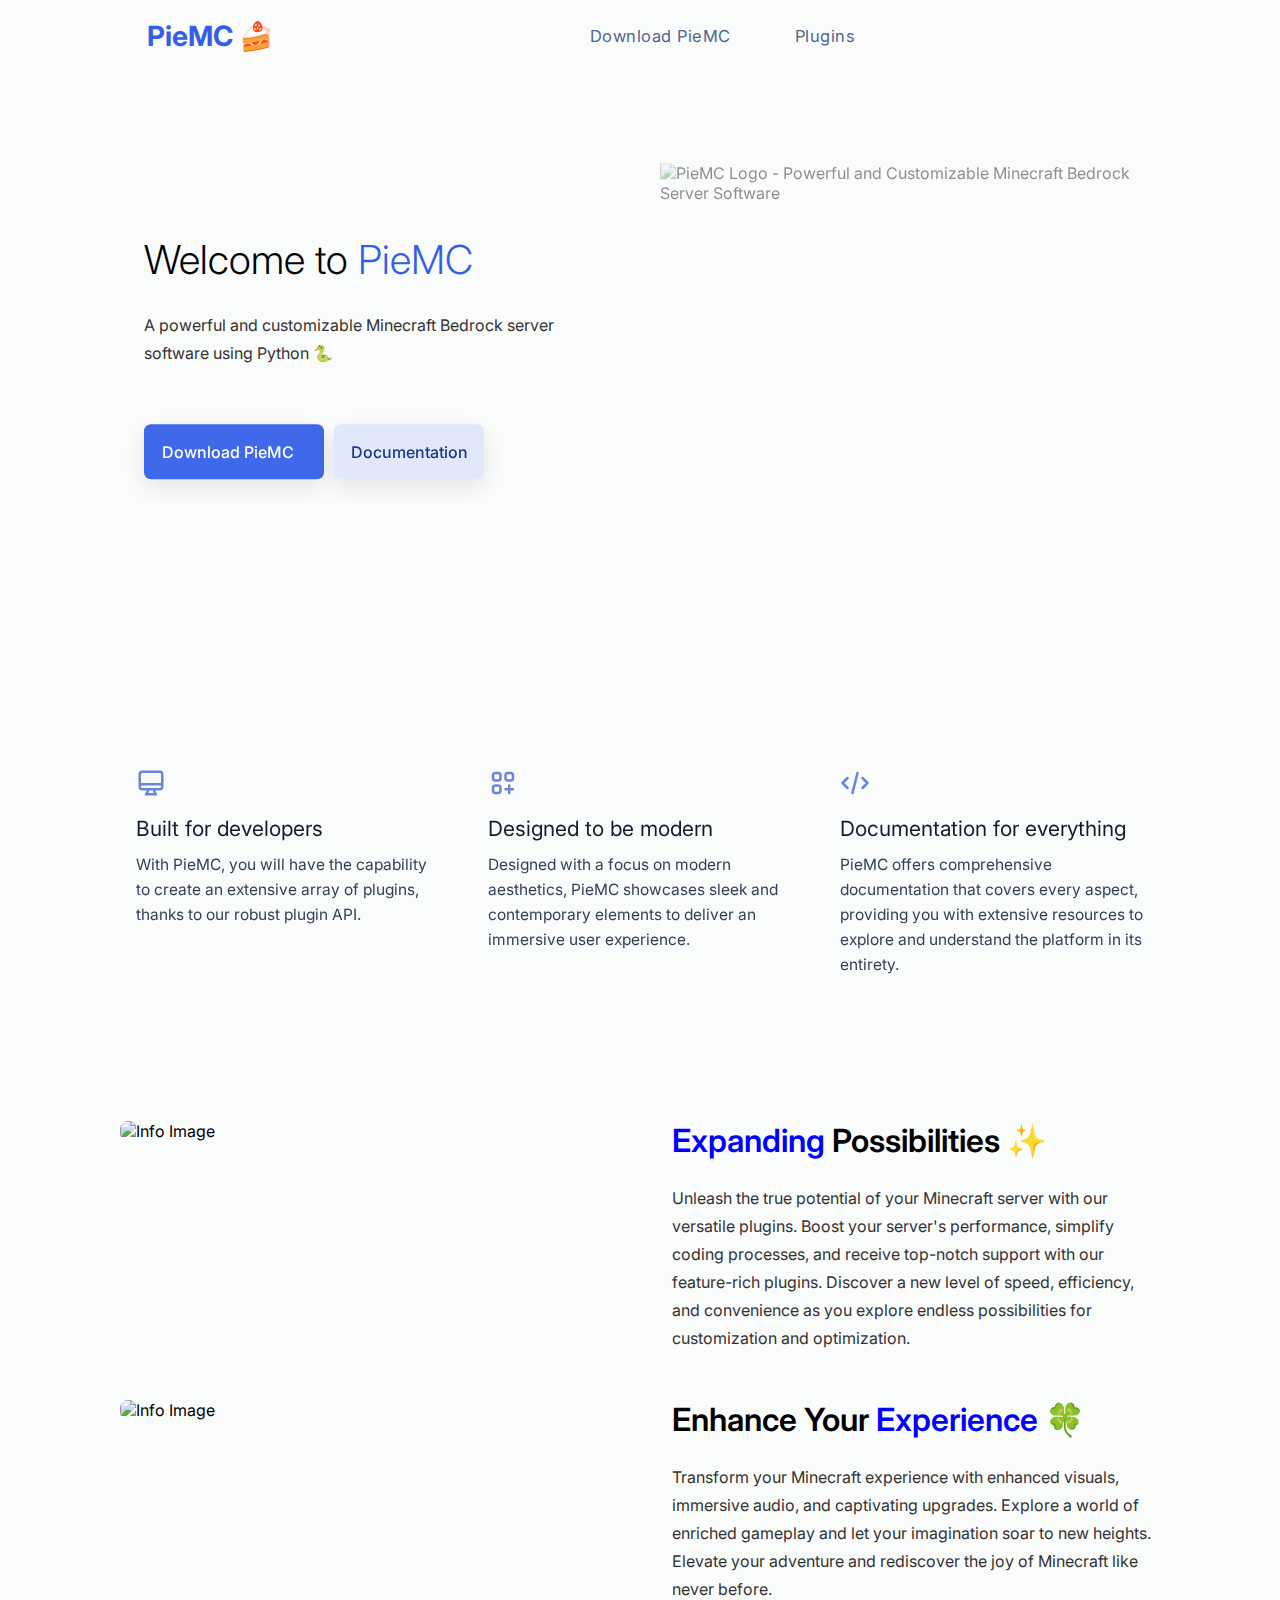
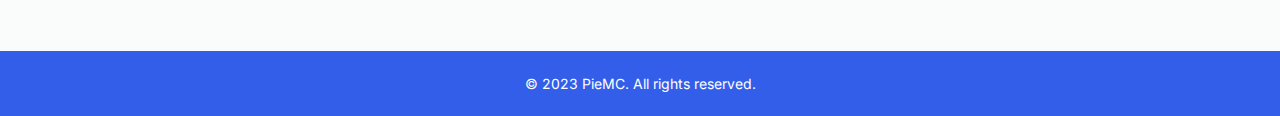
==== commit dc9d36a5: "Added GA" ====
--- a/index.html
+++ b/index.html
@@ -1,6 +1,14 @@
 <!DOCTYPE html>
 <html lang="en">
   <head>
+    <script async src="https://www.googletagmanager.com/gtag/js?id=G-5WD76XPR07"></script>
+    <script>
+      window.dataLayer = window.dataLayer || [];
+      function gtag(){dataLayer.push(arguments);}
+      gtag('js', new Date());
+    
+      gtag('config', 'G-5WD76XPR07');
+    </script>
     <meta charset="UTF-8" />
     <meta http-equiv="X-UA-Compatible" content="IE=edge" />
     <meta name="viewport" content="width=device-width, initial-scale=1.0" />
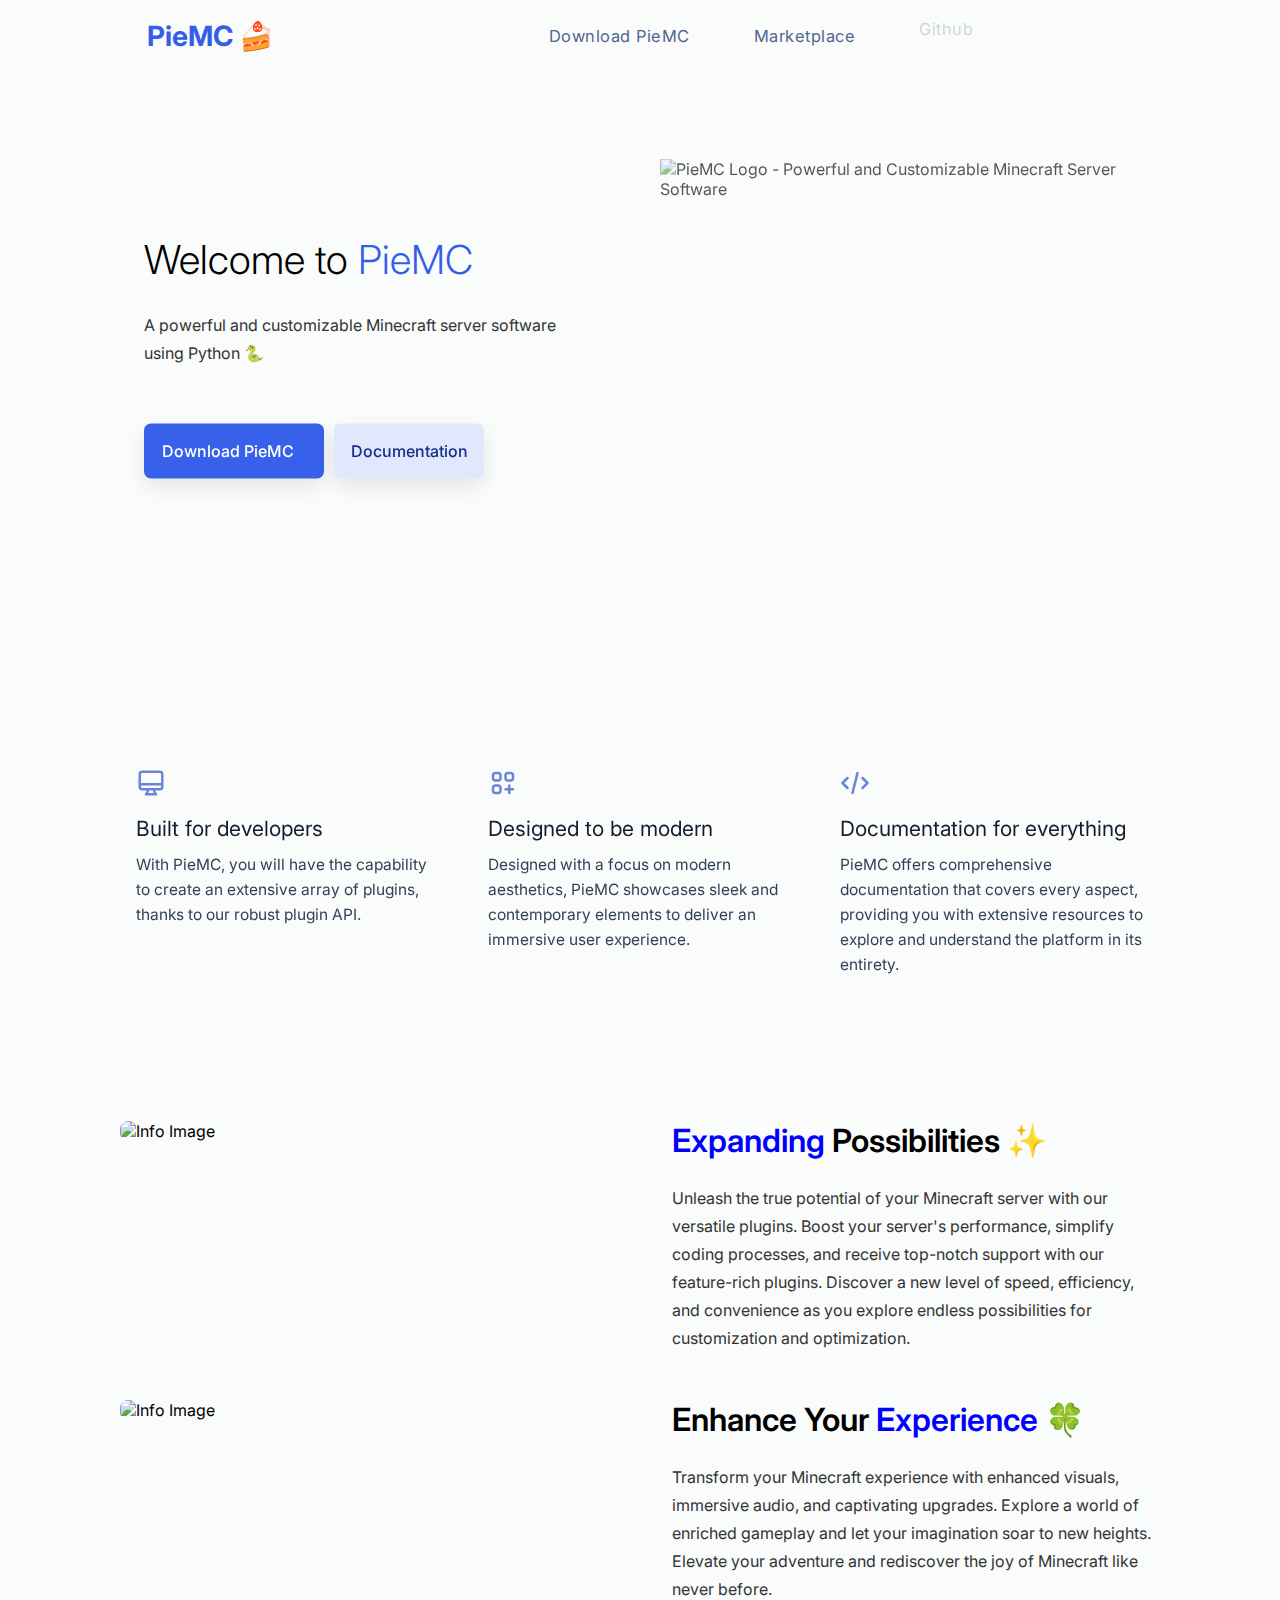
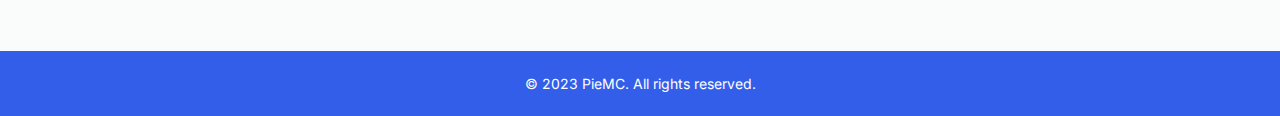
==== commit f4967296: "Code cleanup + SEO Improvements" ====
--- a/index.html
+++ b/index.html
@@ -13,8 +13,8 @@
     <meta http-equiv="X-UA-Compatible" content="IE=edge" />
     <meta name="viewport" content="width=device-width, initial-scale=1.0" />
     <meta name="google-site-verification" content="QuGm4ZQUEOFvlS_Kzt6VPQxYzZcCoFbdRUKM1GnDng4" />
-    <meta name="description" content="PieMC is a powerful and customizable Minecraft Bedrock server software developed in Python, specifically built for developers.">
-    <title>PieMC 🍰 - Minecraft Bedrock Server Software</title>
+    <meta name="description" content="PieMC is a powerful and customizable Minecraft server software developed in Python, specifically built for developers.">
+    <title>PieMC 🍰 - Minecraft Server Software</title>
 
     <link rel="icon" type="image/x-icon" href="./assets/favicon.ico">
     <link rel="stylesheet" href="./assets/css/style.css" />
@@ -28,7 +28,7 @@
     <header class="container header">
       <nav class="nav">
         <div class="logo">
-          <h2>PieMC 🍰</h2>
+          <h1>PieMC 🍰</h1>
         </div>
 
         <div class="nav_menu" id="nav_menu">
@@ -43,8 +43,8 @@
              </a>             
             </li>
             <li class="nav_menu_item">
-              <a href="/plugins/" class="nav_menu_link">
-                <i class="fas fa-puzzle-piece"></i> Plugins
+              <a href="#" class="nav_menu_link">
+                <i class="fas fa-puzzle-piece"></i> Marketplace
               </a>
             </li>
             <li class="nav_menu_item">
@@ -70,13 +70,13 @@
       <div class="container">
         <div class="grid-cols-2">
           <div class="grid-item-1">
-            <h1 class="main-heading">
+            <h2 class="main-heading">
               Welcome to <span>PieMC</span>
               <br />
               
-            </h1>
+            </h2>
             <p class="info-text">
-              A powerful and customizable Minecraft Bedrock server software using Python 🐍
+              A powerful and customizable Minecraft server software using Python 🐍
             </p>
 
             <div class="btn_wrapper">
@@ -90,7 +90,7 @@
           </div>
           <div class="grid-item-2">
             <div class="team_img_wrapper">
-              <img src="./assets/img/PieMC.webp" alt="PieMC Logo - Powerful and Customizable Minecraft Bedrock Server Software">
+              <img src="./assets/img/PieMC.webp" alt="PieMC Logo - Powerful and Customizable Minecraft Server Software">
             </div>
           </div>
         </div>
@@ -180,7 +180,7 @@
           <img src="./assets/img/1.webp" alt="Info Image" decoding="async" loading="lazy">
         </div>
         <div class="info-block-content">
-          <h2 class="info-heading"><span class="highlight">Expanding</span> Possibilities ✨</h2>
+          <h3 class="info-heading"><span class="highlight">Expanding</span> Possibilities ✨</h2>
           <p class="info-text">Unleash the true potential of your Minecraft server with our versatile plugins. Boost your server's performance, simplify coding processes, and receive top-notch support with our feature-rich plugins. Discover a new level of speed, efficiency, and convenience as you explore endless possibilities for customization and optimization.</p>
         </div>
       </div>      
@@ -189,7 +189,7 @@
           <img src="./assets/img/2.webp" alt="Info Image" decoding="async" loading="lazy">
         </div>
         <div class="info-block-content">
-          <h2 class="info-heading">Enhance Your <span class="highlight">Experience</span> 🍀</h2>
+          <h3 class="info-heading">Enhance Your <span class="highlight">Experience</span> 🍀</h2>
           <p class="info-text">Transform your Minecraft experience with enhanced visuals, immersive audio, and captivating upgrades. Explore a world of enriched gameplay and let your imagination soar to new heights. Elevate your adventure and rediscover the joy of Minecraft like never before.</p>
         </div>
       </div>
--- a/assets/css/style.css
+++ b/assets/css/style.css
@@ -67,7 +67,7 @@
   justify-content: space-between;
 }
 /* ==== LOGO ==== */
-.logo h2 {
+.logo h1 {
   font-size: 28px;
   color: var(--primary-color);
 }
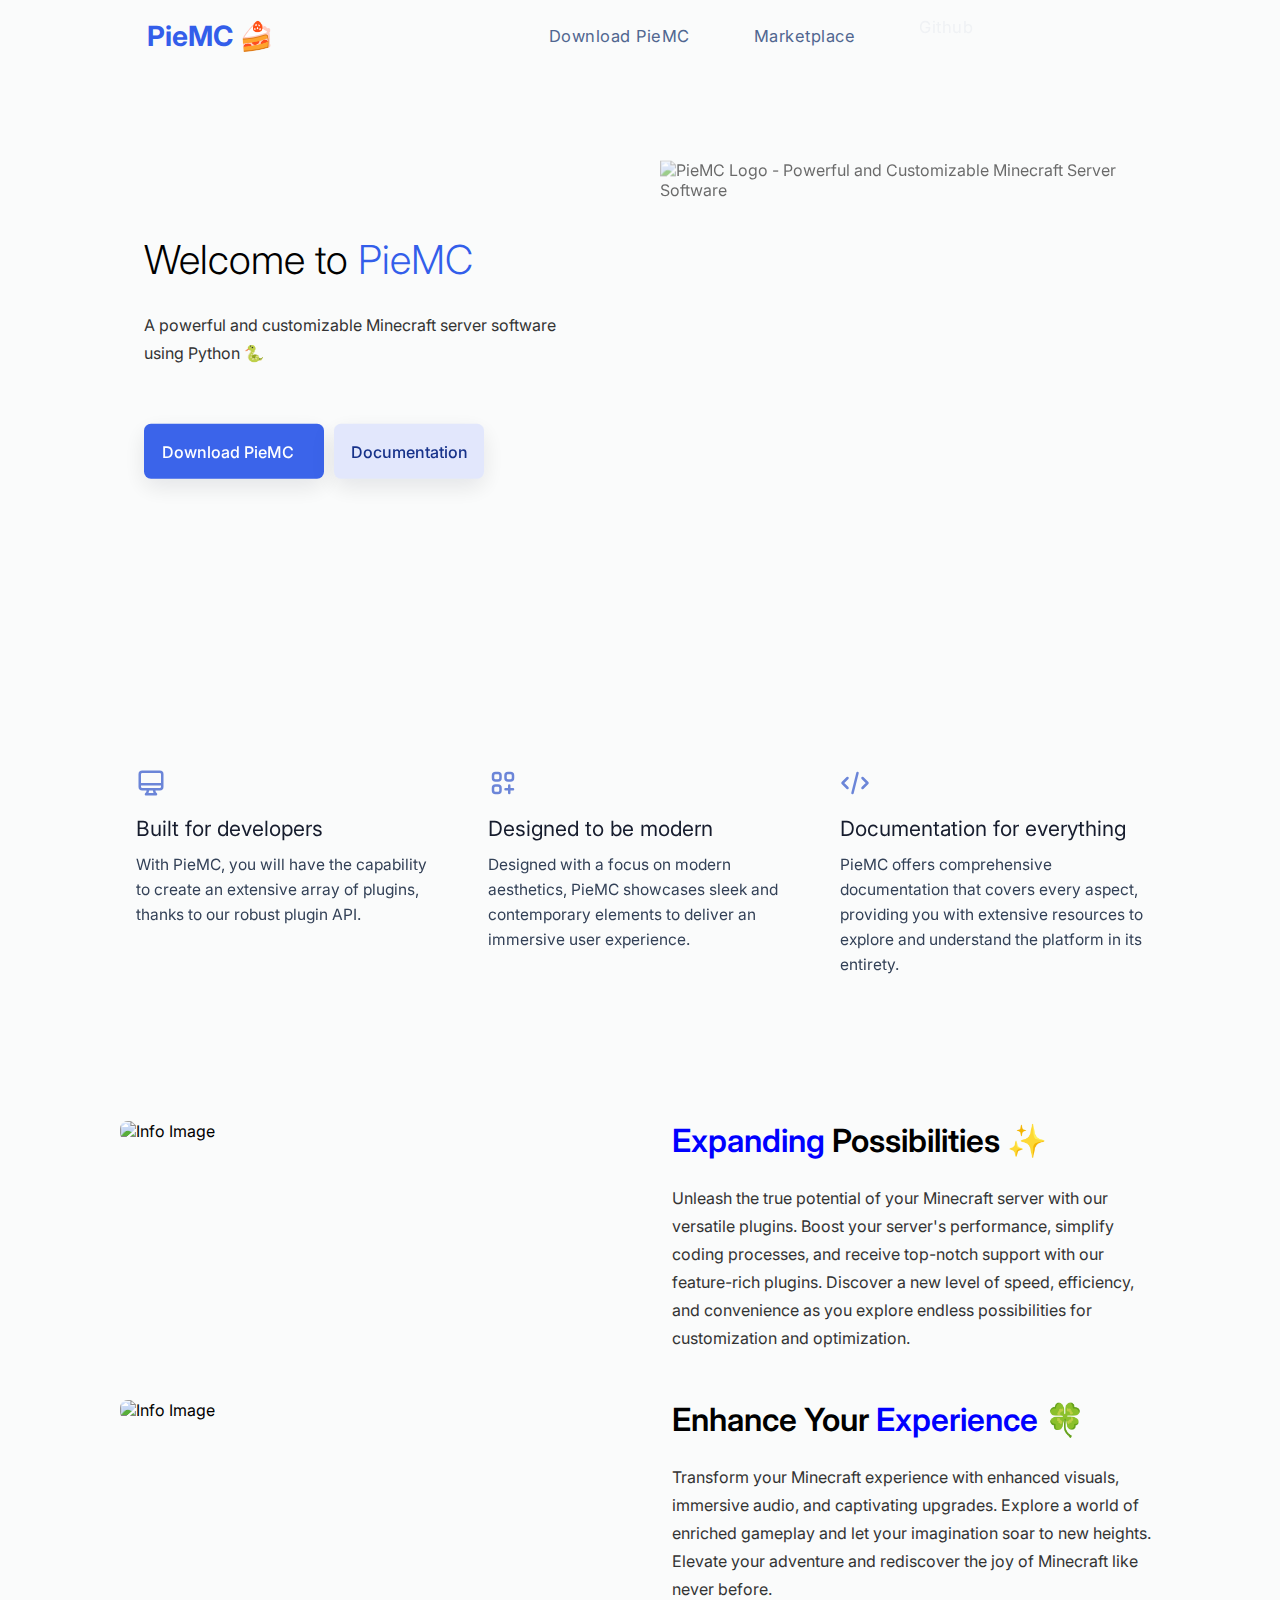
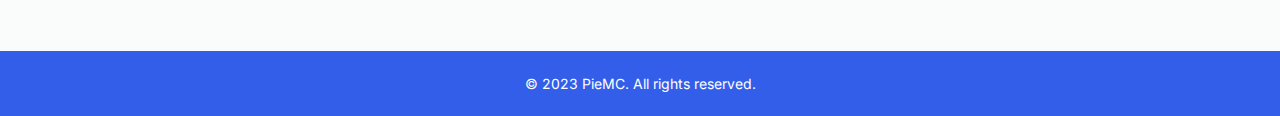
==== commit e776a2b9: "Favicon optimization" ====
--- a/index.html
+++ b/index.html
@@ -16,7 +16,7 @@
     <meta name="description" content="PieMC is a powerful and customizable Minecraft server software developed in Python, specifically built for developers.">
     <title>PieMC 🍰 - Minecraft Server Software</title>
 
-    <link rel="icon" type="image/x-icon" href="./assets/favicon.ico">
+    <link rel="icon" type="image/x-icon" href="./assets/favicon.png">
     <link rel="stylesheet" href="./assets/css/style.css" />
     <link rel="stylesheet" href="https://cdnjs.cloudflare.com/ajax/libs/font-awesome/6.4.0/css/regular.min.css">
     <link href="https://cdn.jsdelivr.net/npm/remixicon@2.5.0/fonts/remixicon.min.css" rel="stylesheet"/>
